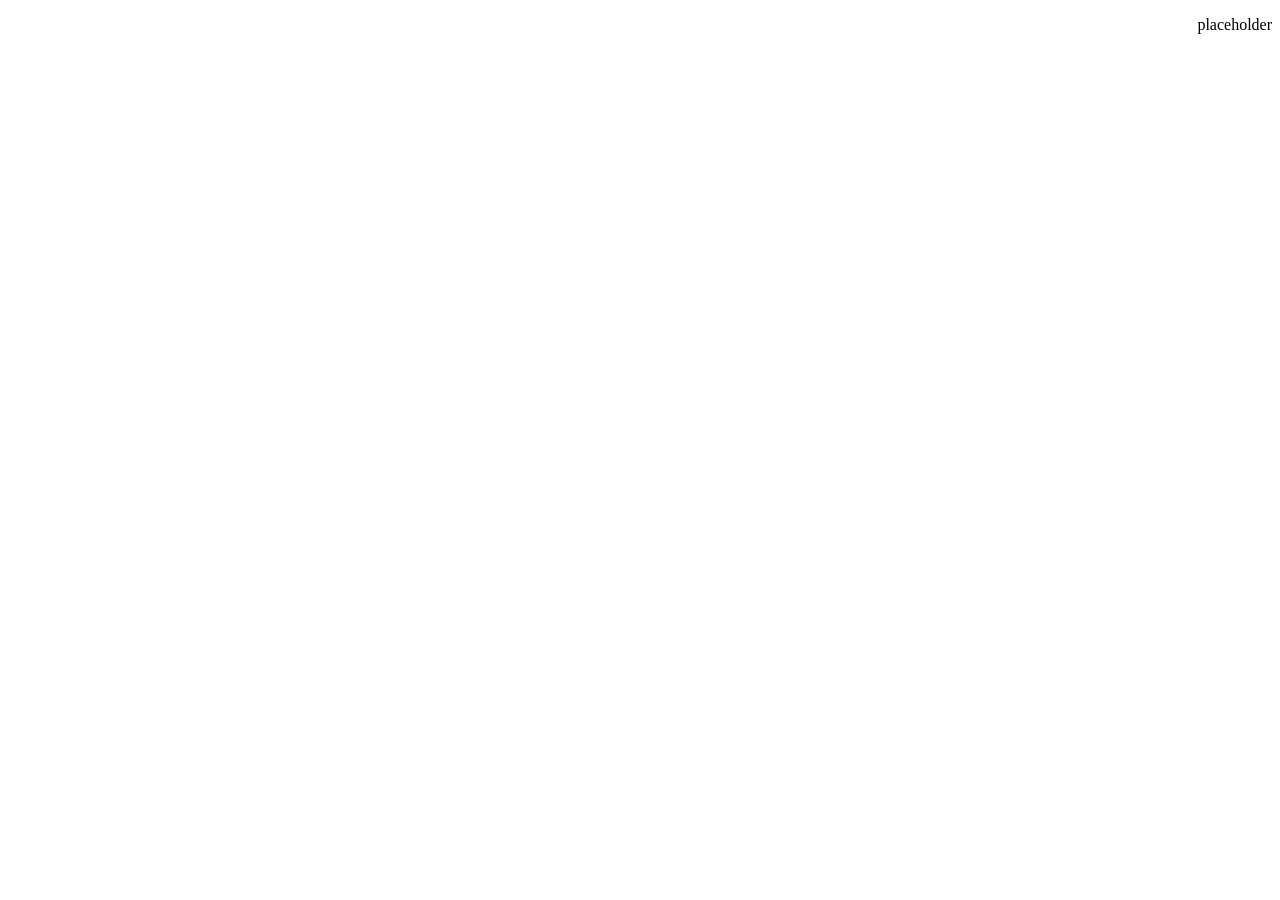
==== index.html @ 55eaaa3b "pages: add light registration homepage" ====
<!doctype html>
<html dir="rtl" lang="ar"><head><meta charset="utf-8"/><meta content="width=device-width,initial-scale=1" name="viewport"/><meta content="#f7fbff" name="theme-color"/><meta content="منصة المسابقة الطلابية الفضائية — الجمعية الفلكية الأردنية" name="description"/><title>منصة المسابقة الطلابية الفضائية — الجمعية الفلكية الأردنية</title><style>REPLACE_ME</style></head><body><p>placeholder</p></body></html>
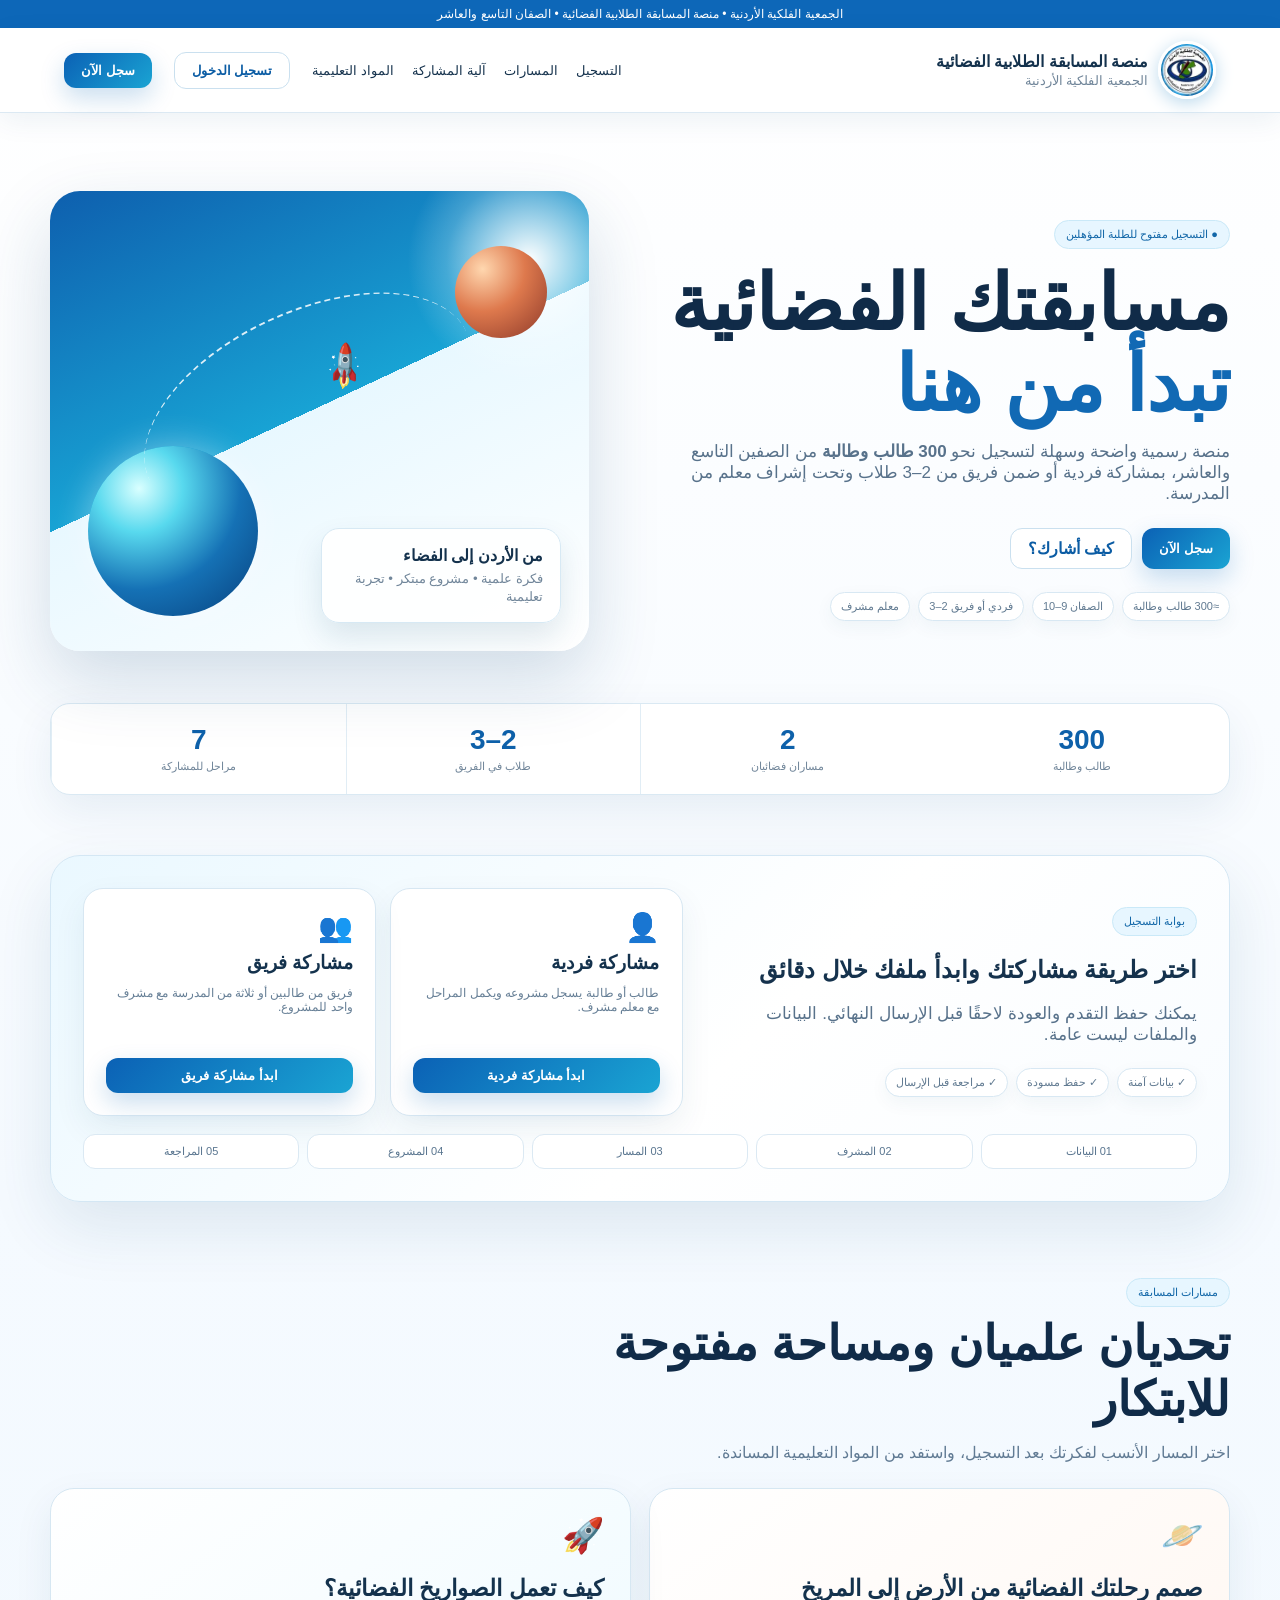
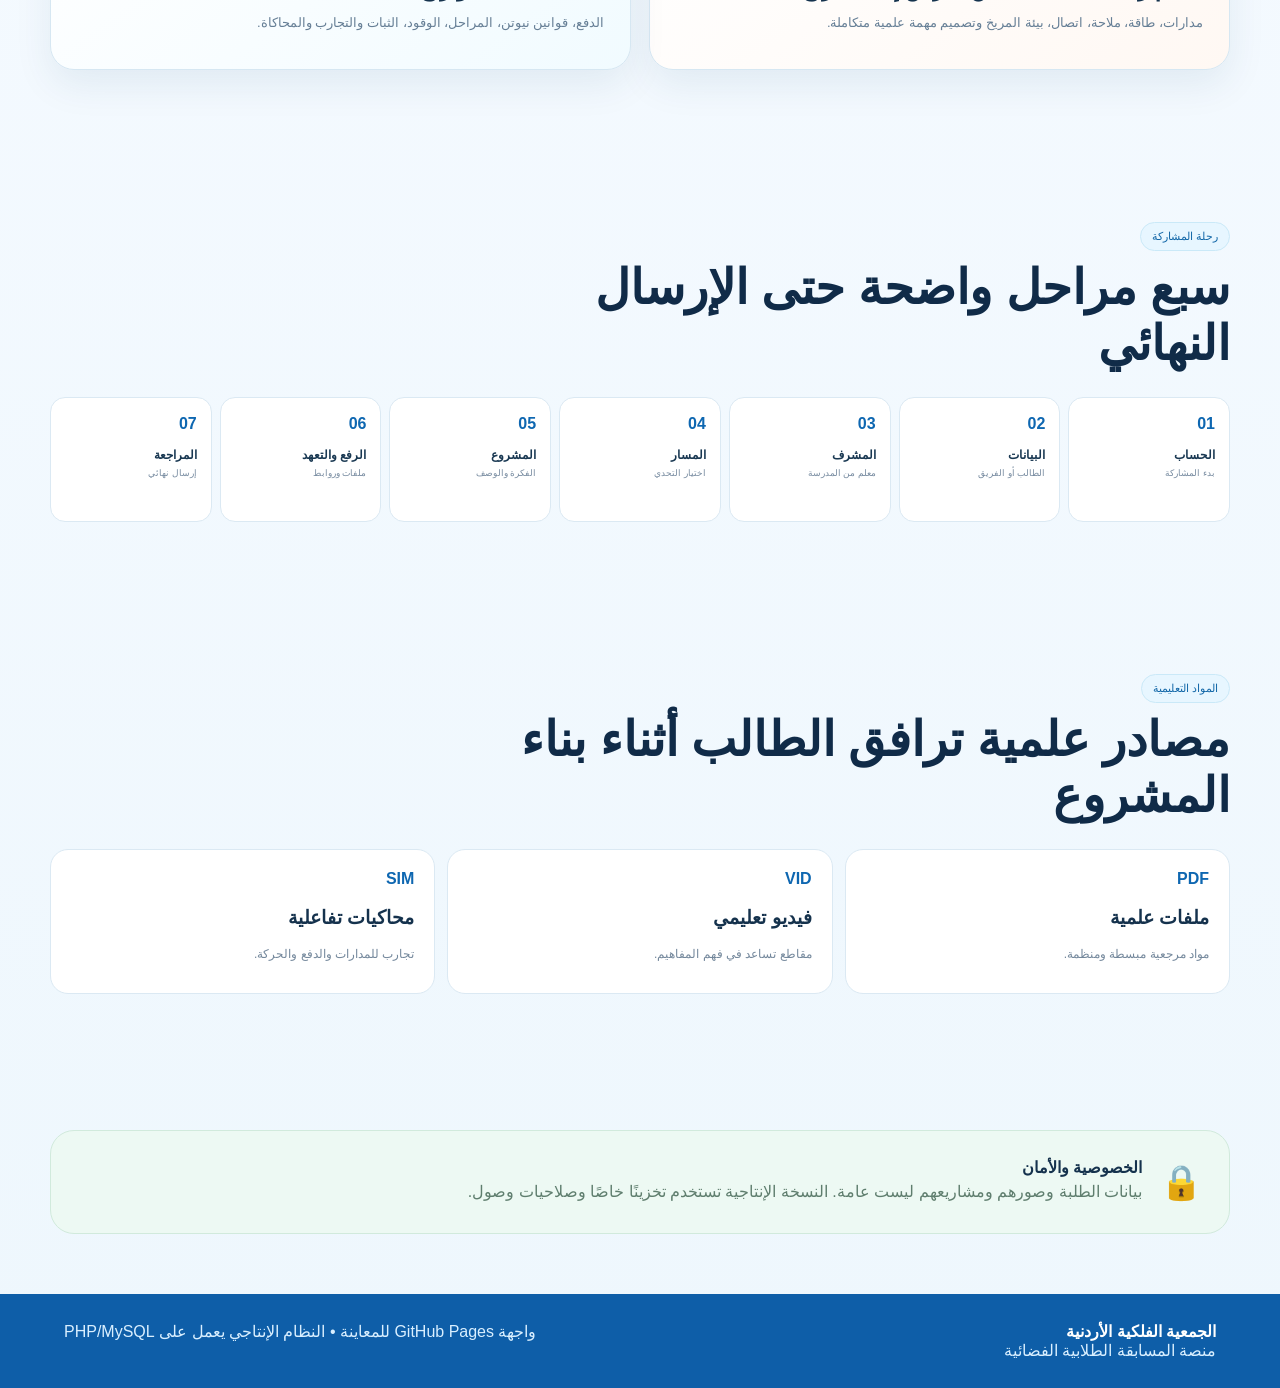
==== commit e7a528fe: "pages: publish light registration experience" ====
--- a/index.html
+++ b/index.html
@@ -1,2 +1,59 @@
 <!doctype html>
-<html dir="rtl" lang="ar"><head><meta charset="utf-8"/><meta content="width=device-width,initial-scale=1" name="viewport"/><meta content="#f7fbff" name="theme-color"/><meta content="منصة المسابقة الطلابية الفضائية — الجمعية الفلكية الأردنية" name="description"/><title>منصة المسابقة الطلابية الفضائية — الجمعية الفلكية الأردنية</title><style>REPLACE_ME</style></head><body><p>placeholder</p></body></html>+<html lang="ar" dir="rtl">
+<head>
+<meta charset="utf-8">
+<meta name="viewport" content="width=device-width,initial-scale=1">
+<meta name="theme-color" content="#f7fbff">
+<meta name="description" content="منصة المسابقة الطلابية الفضائية — الجمعية الفلكية الأردنية">
+<title>منصة المسابقة الطلابية الفضائية — الجمعية الفلكية الأردنية</title>
+<link rel="stylesheet" href="site.css">
+</head>
+<body>
+<div class="top">الجمعية الفلكية الأردنية • منصة المسابقة الطلابية الفضائية • الصفان التاسع والعاشر</div>
+<header class="nav">
+  <a class="brand" href="#top">
+    <img alt="شعار الجمعية الفلكية الأردنية" src="[data-uri]"/>
+    <span><b>منصة المسابقة الطلابية الفضائية</b><small>الجمعية الفلكية الأردنية</small></span>
+  </a>
+  <nav class="navlinks"><a href="#register">التسجيل</a><a href="#tracks">المسارات</a><a href="#journey">آلية المشاركة</a><a href="#resources">المواد التعليمية</a></nav>
+  <button class="btn" data-open>تسجيل الدخول</button>
+  <button class="btn primary" data-open>سجل الآن</button>
+</header>
+<main id="top">
+<section class="hero">
+  <div>
+    <span class="badge">● التسجيل مفتوح للطلبة المؤهلين</span>
+    <h1>مسابقتك الفضائية<br><em>تبدأ من هنا</em></h1>
+    <p class="lead">منصة رسمية واضحة وسهلة لتسجيل نحو <b>300 طالب وطالبة</b> من الصفين التاسع والعاشر، بمشاركة فردية أو ضمن فريق من 2–3 طلاب وتحت إشراف معلم من المدرسة.</p>
+    <div class="actions"><button class="btn primary" data-open>سجل الآن</button><a class="btn" href="#register">كيف أشارك؟</a></div>
+    <div class="facts"><span>≈300 طالب وطالبة</span><span>الصفان 9–10</span><span>فردي أو فريق 2–3</span><span>معلم مشرف</span></div>
+  </div>
+  <div class="visual" aria-hidden="true"><div class="planet"></div><div class="mars"></div><div class="orbit"></div><div class="rocket">🚀</div><div class="visual-card"><b>من الأردن إلى الفضاء</b><small>فكرة علمية • مشروع مبتكر • تجربة تعليمية</small></div></div>
+</section>
+<section class="stats"><article><b>300</b><span>طالب وطالبة</span></article><article><b>2</b><span>مساران فضائيان</span></article><article><b>2–3</b><span>طلاب في الفريق</span></article><article><b>7</b><span>مراحل للمشاركة</span></article></section>
+<section class="register" id="register">
+  <div class="register-grid"><div><span class="badge">بوابة التسجيل</span><h2>اختر طريقة مشاركتك وابدأ ملفك خلال دقائق</h2><p class="lead">يمكنك حفظ التقدم والعودة لاحقًا قبل الإرسال النهائي. البيانات والملفات ليست عامة.</p><div class="facts"><span>✓ بيانات آمنة</span><span>✓ حفظ مسودة</span><span>✓ مراجعة قبل الإرسال</span></div></div>
+  <div class="choices"><article class="choice"><i>👤</i><h3>مشاركة فردية</h3><p>طالب أو طالبة يسجل مشروعه ويكمل المراحل مع معلم مشرف.</p><button class="btn primary" data-open>ابدأ مشاركة فردية</button></article><article class="choice"><i>👥</i><h3>مشاركة فريق</h3><p>فريق من طالبين أو ثلاثة من المدرسة مع مشرف واحد للمشروع.</p><button class="btn primary" data-open>ابدأ مشاركة فريق</button></article></div></div>
+  <div class="steps"><span>01 البيانات</span><span>02 المشرف</span><span>03 المسار</span><span>04 المشروع</span><span>05 المراجعة</span></div>
+</section>
+<section class="section" id="tracks"><div class="sectionhead"><span class="badge">مسارات المسابقة</span><h2>تحديان علميان ومساحة مفتوحة للابتكار</h2><p>اختر المسار الأنسب لفكرتك بعد التسجيل، واستفد من المواد التعليمية المساندة.</p></div><div class="tracks"><article class="track mars"><div class="icon">🪐</div><h3>صمم رحلتك الفضائية من الأرض إلى المريخ</h3><p>مدارات، طاقة، ملاحة، اتصال، بيئة المريخ وتصميم مهمة علمية متكاملة.</p></article><article class="track rocket"><div class="icon">🚀</div><h3>كيف تعمل الصواريخ الفضائية؟</h3><p>الدفع، قوانين نيوتن، المراحل، الوقود، الثبات والتجارب والمحاكاة.</p></article></div></section>
+<section class="section" id="journey"><div class="sectionhead"><span class="badge">رحلة المشاركة</span><h2>سبع مراحل واضحة حتى الإرسال النهائي</h2></div><div class="timeline"><article><b>01</b><strong>الحساب</strong><small>بدء المشاركة</small></article><article><b>02</b><strong>البيانات</strong><small>الطالب أو الفريق</small></article><article><b>03</b><strong>المشرف</strong><small>معلم من المدرسة</small></article><article><b>04</b><strong>المسار</strong><small>اختيار التحدي</small></article><article><b>05</b><strong>المشروع</strong><small>الفكرة والوصف</small></article><article><b>06</b><strong>الرفع والتعهد</strong><small>ملفات وروابط</small></article><article><b>07</b><strong>المراجعة</strong><small>إرسال نهائي</small></article></div></section>
+<section class="section" id="resources"><div class="sectionhead"><span class="badge">المواد التعليمية</span><h2>مصادر علمية ترافق الطالب أثناء بناء المشروع</h2></div><div class="resources"><article><b>PDF</b><h3>ملفات علمية</h3><p>مواد مرجعية مبسطة ومنظمة.</p></article><article><b>VID</b><h3>فيديو تعليمي</h3><p>مقاطع تساعد في فهم المفاهيم.</p></article><article><b>SIM</b><h3>محاكيات تفاعلية</h3><p>تجارب للمدارات والدفع والحركة.</p></article></div></section>
+<section class="secure"><div class="lock">🔒</div><div><b>الخصوصية والأمان</b><p>بيانات الطلبة وصورهم ومشاريعهم ليست عامة. النسخة الإنتاجية تستخدم تخزينًا خاصًا وصلاحيات وصول.</p></div></section>
+</main>
+<div class="modal" id="demo" aria-hidden="true"><div class="shade"></div><div class="panel"><div class="panelhead"><h2>تجربة التسجيل والمنصة</h2><button class="close" id="close">✕</button></div>
+<div class="login" id="loginBox"><div><span class="badge">حسابات تجريبية فقط</span><h2>جرّب الدخول كطالب أو فريق أو إدارة</h2><p class="lead">لا تستخدم بيانات حقيقية في هذه المعاينة.</p><div class="creds"><button class="cred" data-fill="student_demo"><b>طالب</b><code>student_demo</code><code>Demo@2026</code></button><button class="cred" data-fill="team_demo"><b>فريق</b><code>team_demo</code><code>Team@2026</code></button><button class="cred" data-fill="admin_demo"><b>إدارة</b><code>admin_demo</code><code>AdminDemo@2026</code></button></div></div>
+<form class="form" id="loginForm"><h3>تسجيل الدخول التجريبي</h3><label>اسم المستخدم<input id="user" autocomplete="off" placeholder="student_demo"></label><label>كلمة المرور<input id="pass" type="password" placeholder="••••••••"></label><div class="msg" id="msg"></div><button class="btn primary" type="submit">دخول</button></form></div>
+<div class="app" id="appBox"><div class="appbar"><div><span class="badge">Mission Control</span><h2>مرحبًا <span id="who">بالطالب</span></h2></div><button class="btn" id="logout">تسجيل الخروج</button></div><div class="progress"><article class="card"><span>الإنجاز</span><b>72%</b></article><article class="card"><span>نوع المشاركة</span><b>فردية</b></article><article class="card"><span>الملفات</span><b>0</b></article><article class="card"><span>الحالة</span><b>مسودة</b></article></div>
+<div class="wizard"><aside class="side"><button class="active" data-view="profile">البيانات</button><button data-view="supervisor">المشرف</button><button data-view="track">المسار</button><button data-view="project">المشروع</button><button data-view="uploadView">الرفع</button><button data-view="reviewView">المراجعة</button></aside><div>
+<section class="view active" id="profile"><h3>بيانات الطالب</h3><div class="grid2"><label>الاسم الرباعي<input value="سارة أحمد محمود الخطيب"></label><label>الصف<select><option>التاسع</option><option>العاشر</option></select></label><label>البريد الإلكتروني<input value="student@example.com"></label><label>المدينة<input value="عمّان"></label></div></section>
+<section class="view" id="supervisor"><h3>المعلم المشرف</h3><div class="grid2"><label>اسم المعلم<input value="أحمد خالد العزام"></label><label>التخصص<input value="فيزياء"></label><label>المدرسة<input value="مدرسة العلوم النموذجية"></label><label>رقم الهاتف<input value="07xxxxxxxx"></label></div></section>
+<section class="view" id="track"><h3>اختيار المسابقة</h3><div class="choices"><article class="choice"><i>🪐</i><h3>رحلة إلى المريخ</h3><p>تصميم مهمة فضائية متكاملة.</p></article><article class="choice"><i>🚀</i><h3>علوم الصواريخ</h3><p>فهم الدفع والحركة والمراحل.</p></article></div></section>
+<section class="view" id="project"><h3>المشروع</h3><label>عنوان المشروع<input value="مهمة أوريون الطلابية إلى المريخ"></label><label>وصف مختصر<textarea rows="5">نموذج تعليمي لتخطيط رحلة فضائية من الأرض إلى المريخ.</textarea></label></section>
+<section class="view" id="uploadView"><h3>رفع ملفات المشروع</h3><div class="upload"><p>PDF • DOCX • PPTX • JPG • PNG • WEBP • MP4 حتى 3 دقائق</p><input id="upload" type="file" multiple accept=".pdf,.docx,.pptx,.jpg,.jpeg,.png,.webp,.mp4"></div><div class="files" id="files"></div></section>
+<section class="view" id="reviewView"><h3>المراجعة النهائية</h3><div class="review"><article class="card"><span>المشارك</span><b>سارة أحمد الخطيب</b></article><article class="card"><span>المشرف</span><b>أحمد العزام</b></article><article class="card"><span>المسابقة</span><b>رحلة إلى المريخ</b></article><article class="card"><span>الحالة</span><b>جاهز للمراجعة</b></article></div><p><label><input type="checkbox"> أتعهد بصحة البيانات والالتزام بمتطلبات المسابقة.</label></p><button class="btn primary" id="submitDemo">محاكاة الإرسال النهائي</button><p id="submitResult"></p></section>
+</div></div></div></div></div>
+<footer class="foot"><div><b>الجمعية الفلكية الأردنية</b><div>منصة المسابقة الطلابية الفضائية</div></div><div>واجهة GitHub Pages للمعاينة • النظام الإنتاجي يعمل على PHP/MySQL</div></footer>
+<script src="site.js"></script>
+</body>
+</html>
--- a/site.css
+++ b/site.css
@@ -0,0 +1 @@
+*{box-sizing:border-box}html{scroll-behavior:smooth}body{margin:0;font-family:"Janna LT Bold","Janna LT",Tahoma,Arial,sans-serif;color:#15324d;background:linear-gradient(#fff,#f5faff 40%,#eef7fd)}a{text-decoration:none;color:inherit}.top{background:#0d67b8;color:#fff;text-align:center;padding:7px 16px;font-size:12px}.nav{position:sticky;top:0;z-index:10;display:flex;align-items:center;gap:22px;padding:13px max(5vw,20px);background:rgba(255,255,255,.94);border-bottom:1px solid #dce9f3;box-shadow:0 8px 28px rgba(17,75,119,.07)}.brand{display:flex;align-items:center;gap:10px;margin-left:auto}.brand img{width:58px;height:58px;border-radius:50%;object-fit:cover;border:3px solid #fff;box-shadow:0 4px 18px #b9d8ec}.brand b{display:block;color:#14324d}.brand small{color:#71869a}.navlinks{display:flex;gap:18px;font-size:13px}.navlinks a:hover{color:#0d67b8}.btn{border:1px solid #cae0ef;background:#fff;color:#0b5ca4;padding:10px 17px;border-radius:12px;font-weight:800;cursor:pointer;font-family:inherit}.btn.primary{color:#fff;border:0;background:linear-gradient(135deg,#0b61b5,#1aa4d3);box-shadow:0 10px 25px rgba(14,104,183,.22)}main{width:min(1180px,calc(100% - 30px));margin:auto}.hero{min-height:590px;display:grid;grid-template-columns:1fr .9fr;gap:42px;align-items:center;padding:55px 0 30px}.badge{display:inline-flex;background:#e7f6ff;color:#1267a8;border:1px solid #cae9f8;padding:7px 11px;border-radius:999px;font-size:11px}.hero h1{font-size:clamp(2.7rem,6vw,5rem);line-height:1.05;margin:14px 0;color:#102b48}.hero h1 em{font-style:normal;color:#1169b4}.lead{font-size:17px;color:#58728b;max-width:720px}.actions{display:flex;gap:10px;flex-wrap:wrap;margin-top:24px}.facts{display:flex;gap:8px;flex-wrap:wrap;margin-top:23px}.facts span{background:#fff;border:1px solid #d8e8f3;border-radius:999px;padding:7px 10px;color:#617a91;font-size:11px;box-shadow:0 6px 18px rgba(20,70,105,.05)}.visual{position:relative;min-height:460px;border-radius:30px;overflow:hidden;background:linear-gradient(155deg,#0e5fae 0%,#18a3d4 48%,#e8f8ff 48%,#fff 100%);box-shadow:0 28px 70px rgba(20,74,114,.18)}.visual:before{content:"";position:absolute;width:260px;height:260px;border-radius:50%;right:-70px;top:-60px;background:radial-gradient(circle,#fff,rgba(255,255,255,.2) 45%,transparent 66%)}.visual .planet{position:absolute;width:170px;height:170px;border-radius:50%;left:38px;bottom:35px;background:radial-gradient(circle at 30% 25%,#d9ffff,#58d9ee 25%,#1571b5 58%,#073f7b);box-shadow:0 0 35px rgba(255,255,255,.4)}.visual .mars{position:absolute;width:92px;height:92px;border-radius:50%;right:42px;top:55px;background:radial-gradient(circle at 30% 25%,#ffd7af,#de794d 45%,#8c3829)}.visual .orbit{position:absolute;width:350px;height:190px;left:83px;top:120px;border-top:2px dashed rgba(255,255,255,.85);border-radius:50%;transform:rotate(-25deg)}.visual .rocket{position:absolute;left:51%;top:34%;font-size:32px;transform:rotate(-42deg)}.visual-card{position:absolute;right:28px;bottom:28px;width:240px;background:rgba(255,255,255,.92);border:1px solid #d7e9f4;border-radius:18px;padding:17px;box-shadow:0 15px 30px rgba(13,70,108,.12)}.visual-card b{display:block;color:#14324d;margin-bottom:4px}.visual-card small{color:#71869a}.stats{display:grid;grid-template-columns:repeat(4,1fr);background:#fff;border:1px solid #dae9f3;border-radius:20px;overflow:hidden;box-shadow:0 16px 44px rgba(19,70,109,.08)}.stats article{padding:20px;text-align:center;border-left:1px solid #e1edf5}.stats article:first-child{border-left:0}.stats b{display:block;font-size:28px;color:#0e61aa}.stats span{font-size:11px;color:#71869a}.section{padding:76px 0}.section h2{font-size:clamp(2rem,4vw,3rem);margin:8px 0;color:#102b48}.sectionhead{max-width:760px;margin-bottom:26px}.sectionhead p{color:#617b94}.register{margin-top:60px;padding:32px;border:1px solid #d4e7f4;border-radius:30px;background:linear-gradient(135deg,#eaf8ff,#fff 58%,#f8fcff);box-shadow:0 24px 65px rgba(20,74,112,.11)}.register-grid{display:grid;grid-template-columns:.9fr 1.1fr;gap:24px;align-items:center}.choices{display:grid;grid-template-columns:1fr 1fr;gap:14px}.choice{background:#fff;border:1px solid #d7e7f2;border-radius:20px;padding:22px;box-shadow:0 13px 32px rgba(17,66,101,.07)}.choice i{font-style:normal;font-size:28px}.choice h3{margin:8px 0 5px;color:#14324d}.choice p{font-size:12px;color:#667f96;min-height:60px}.choice .btn{width:100%}.steps{display:grid;grid-template-columns:repeat(5,1fr);gap:8px;margin-top:18px}.steps span{padding:10px;border-radius:12px;background:#fff;border:1px solid #dbe9f3;text-align:center;color:#59758f;font-size:11px}.tracks{display:grid;grid-template-columns:1fr 1fr;gap:18px}.track{padding:26px;border-radius:24px;border:1px solid #d6e7f2;background:#fff;box-shadow:0 15px 38px rgba(18,67,102,.08)}.track.mars{background:linear-gradient(145deg,#fff,#fff8f3)}.track.rocket{background:linear-gradient(145deg,#fff,#f1fbff)}.track .icon{font-size:34px}.track h3{font-size:23px;margin:20px 0 7px;color:#14324d}.track p{color:#667f96;font-size:13px}.timeline{display:grid;grid-template-columns:repeat(7,1fr);gap:8px}.timeline article{padding:14px;border:1px solid #dbe9f3;border-radius:15px;background:#fff;min-height:125px}.timeline b{display:block;color:#0e67b1;margin:3px 0 15px}.timeline strong{display:block;font-size:12px;color:#193852}.timeline small{color:#778ba0;font-size:9px}.resources{display:grid;grid-template-columns:repeat(3,1fr);gap:12px}.resources article{padding:20px;border:1px solid #dbe9f3;border-radius:18px;background:#fff}.resources b{color:#0e67b1}.resources p{color:#74889c;font-size:12px}.secure{margin:60px 0;padding:27px;border-radius:24px;background:#edf9f3;border:1px solid #d1eadc;display:flex;gap:18px;align-items:center}.secure .lock{font-size:34px}.secure p{color:#5f7e6e;margin:5px 0}.modal{position:fixed;inset:0;display:none;z-index:50}.modal.open{display:block}.shade{position:absolute;inset:0;background:rgba(13,48,74,.45);backdrop-filter:blur(8px)}.panel{position:relative;width:min(1050px,calc(100% - 24px));height:min(760px,calc(100vh - 30px));margin:15px auto;background:#f8fcff;border-radius:25px;overflow:auto;box-shadow:0 35px 100px rgba(6,43,71,.35)}.panelhead{position:sticky;top:0;z-index:3;display:flex;justify-content:space-between;align-items:center;padding:16px 20px;background:#fff;border-bottom:1px solid #dce9f3}.panelhead h2{margin:0;color:#14324d}.close{border:1px solid #d5e5f0;background:#fff;border-radius:10px;width:38px;height:38px;cursor:pointer}.login{display:grid;grid-template-columns:1fr .85fr;gap:28px;padding:28px}.creds{display:grid;grid-template-columns:repeat(3,1fr);gap:10px;margin-top:18px}.cred{padding:15px;border:1px solid #d7e7f1;border-radius:16px;background:#fff;cursor:pointer}.cred b{display:block;color:#153650}.cred code{display:block;direction:ltr;text-align:left;background:#f2f7fb;padding:5px;border-radius:7px;margin-top:7px;font-size:10px}.form{background:#fff;border:1px solid #d7e7f1;border-radius:20px;padding:23px}.form label{display:grid;gap:6px;margin:12px 0;color:#4d6880;font-size:12px}.form input,.form select,.form textarea{padding:11px;border:1px solid #cbddea;border-radius:10px;font:inherit;background:#fff}.msg{min-height:24px;color:#b04d47;font-size:11px}.app{display:none;padding:26px}.app.open{display:block}.appbar{display:flex;justify-content:space-between;align-items:center;gap:12px;margin-bottom:20px}.progress{display:grid;grid-template-columns:repeat(4,1fr);gap:10px}.card{padding:17px;border:1px solid #d7e7f1;border-radius:16px;background:#fff}.card span{color:#70879b;font-size:10px}.card b{display:block;color:#14324d;font-size:20px;margin-top:4px}.wizard{display:grid;grid-template-columns:220px 1fr;gap:16px;margin-top:18px}.side{display:grid;gap:6px}.side button{border:0;background:#fff;border:1px solid #dbe8f1;border-radius:10px;padding:10px;text-align:right;font-family:inherit;color:#5d7890;cursor:pointer}.side button.active{background:#e8f6ff;color:#0f65ae;border-color:#bfe0f1}.view{display:none;background:#fff;border:1px solid #d8e7f1;border-radius:18px;padding:22px}.view.active{display:block}.view h3{margin-top:0}.grid2{display:grid;grid-template-columns:1fr 1fr;gap:10px}.upload{border:2px dashed #b8d9eb;background:#f2faff;border-radius:16px;padding:24px;text-align:center}.files{margin-top:10px;display:grid;gap:7px}.file{padding:8px 10px;background:#f5f9fc;border-radius:9px;font-size:11px;color:#4e6b84}.review{display:grid;grid-template-columns:repeat(2,1fr);gap:10px}.review .card{min-height:90px}.foot{background:#0e5ea8;color:#d9efff;padding:28px max(5vw,20px);display:flex;justify-content:space-between;gap:20px}.foot b{color:#fff}@media(max-width:900px){.hero,.register-grid,.login,.wizard{grid-template-columns:1fr}.navlinks{display:none}.stats{grid-template-columns:1fr 1fr}.choices{grid-template-columns:1fr 1fr}.timeline{grid-template-columns:repeat(2,1fr)}.resources{grid-template-columns:1fr 1fr}.creds{grid-template-columns:1fr 1fr}.progress{grid-template-columns:1fr 1fr}.side{grid-template-columns:repeat(3,1fr)}}@media(max-width:600px){.nav{padding:10px 15px}.brand img{width:48px;height:48px}.hero{padding-top:35px}.visual{min-height:330px}.stats,.choices,.resources,.creds,.progress,.grid2,.review{grid-template-columns:1fr}.steps{grid-template-columns:1fr 1fr}.timeline{grid-template-columns:1fr}.panel{width:100%;height:100vh;margin:0;border-radius:0}.side{grid-template-columns:1fr 1fr}.foot{flex-direction:column}}
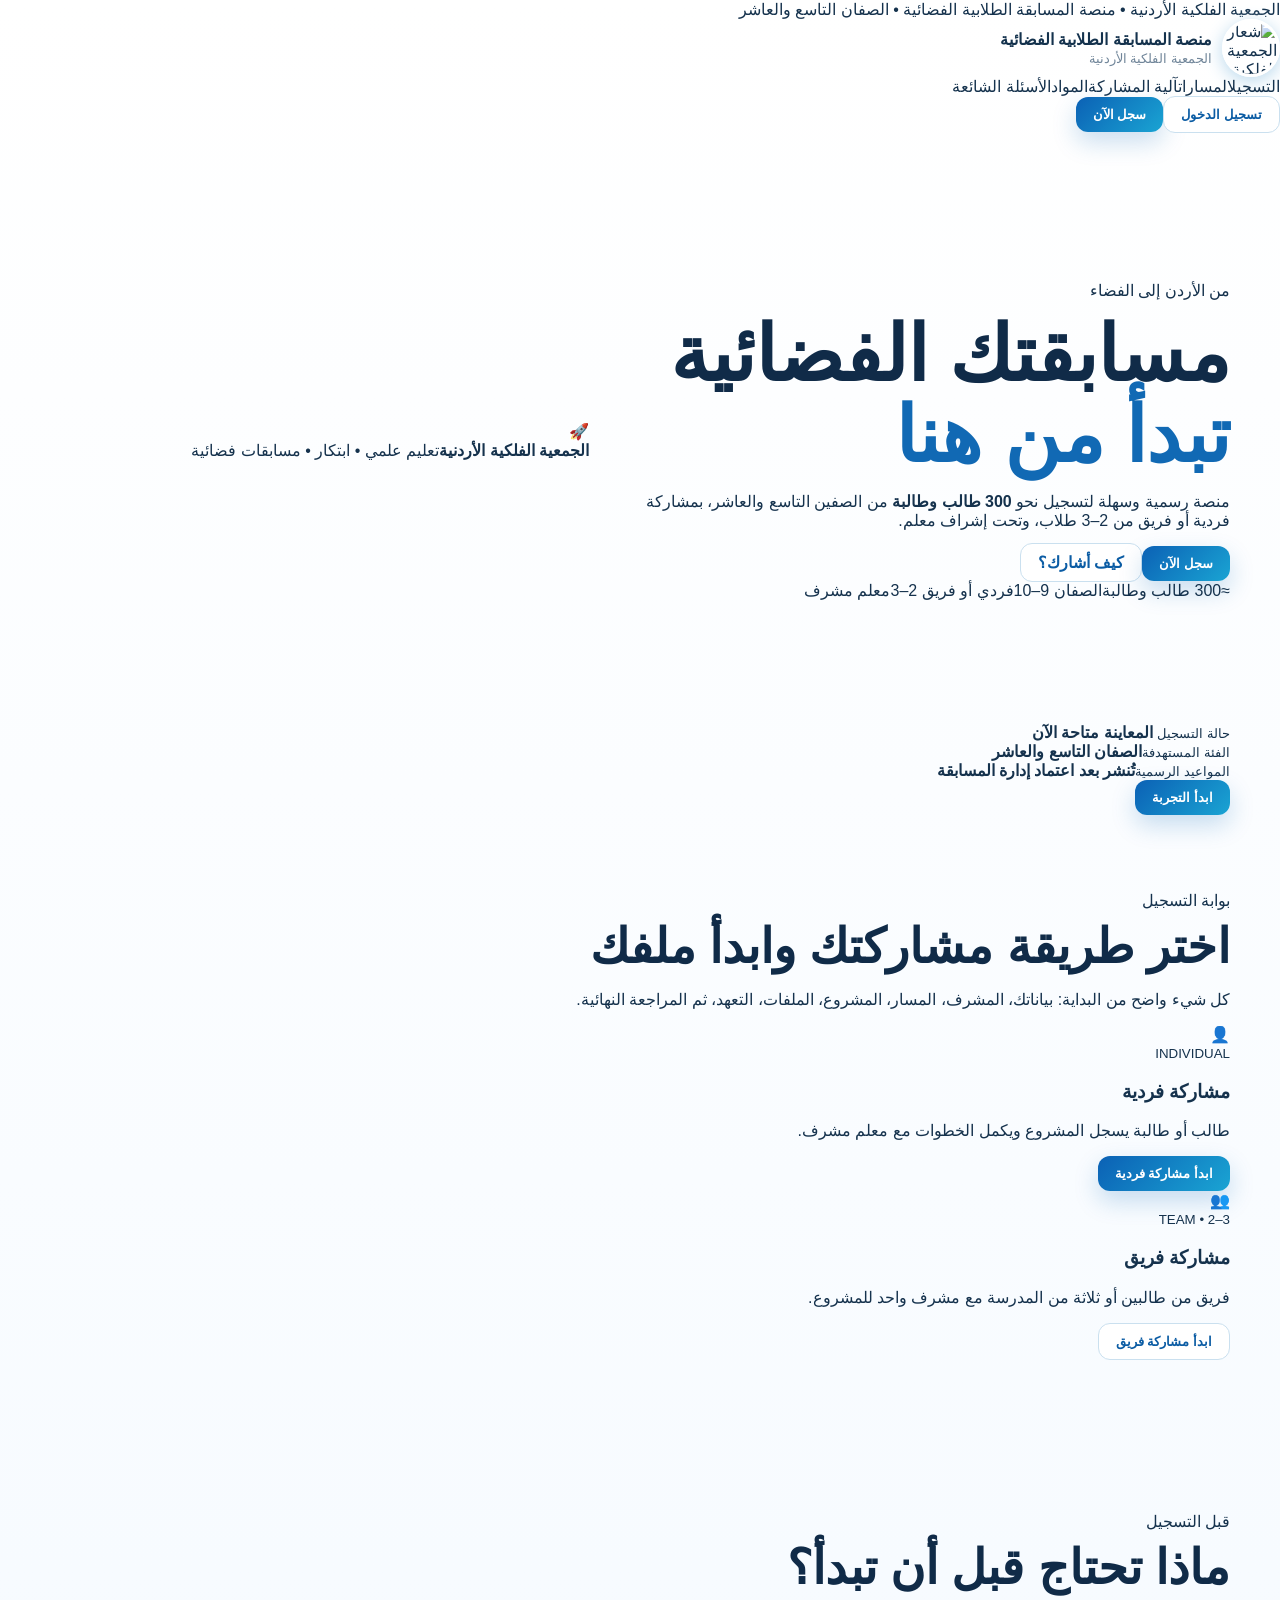
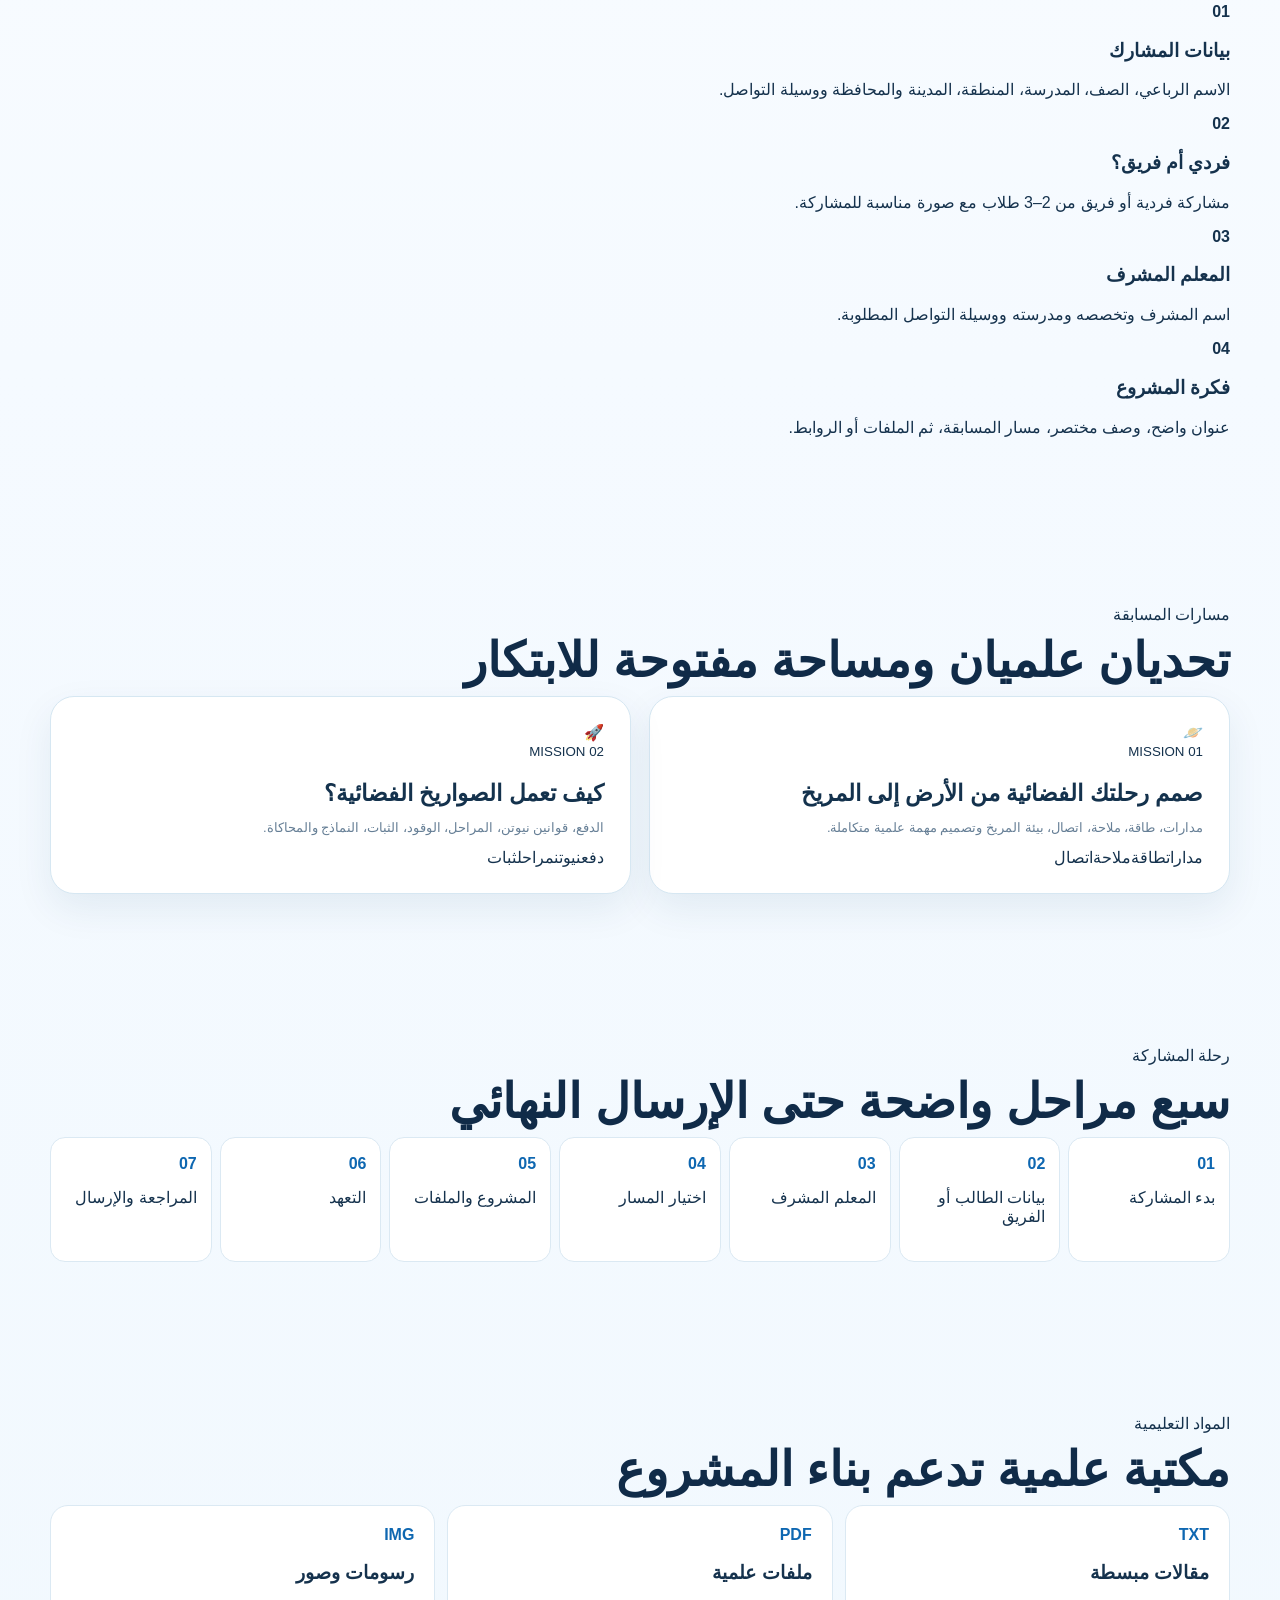
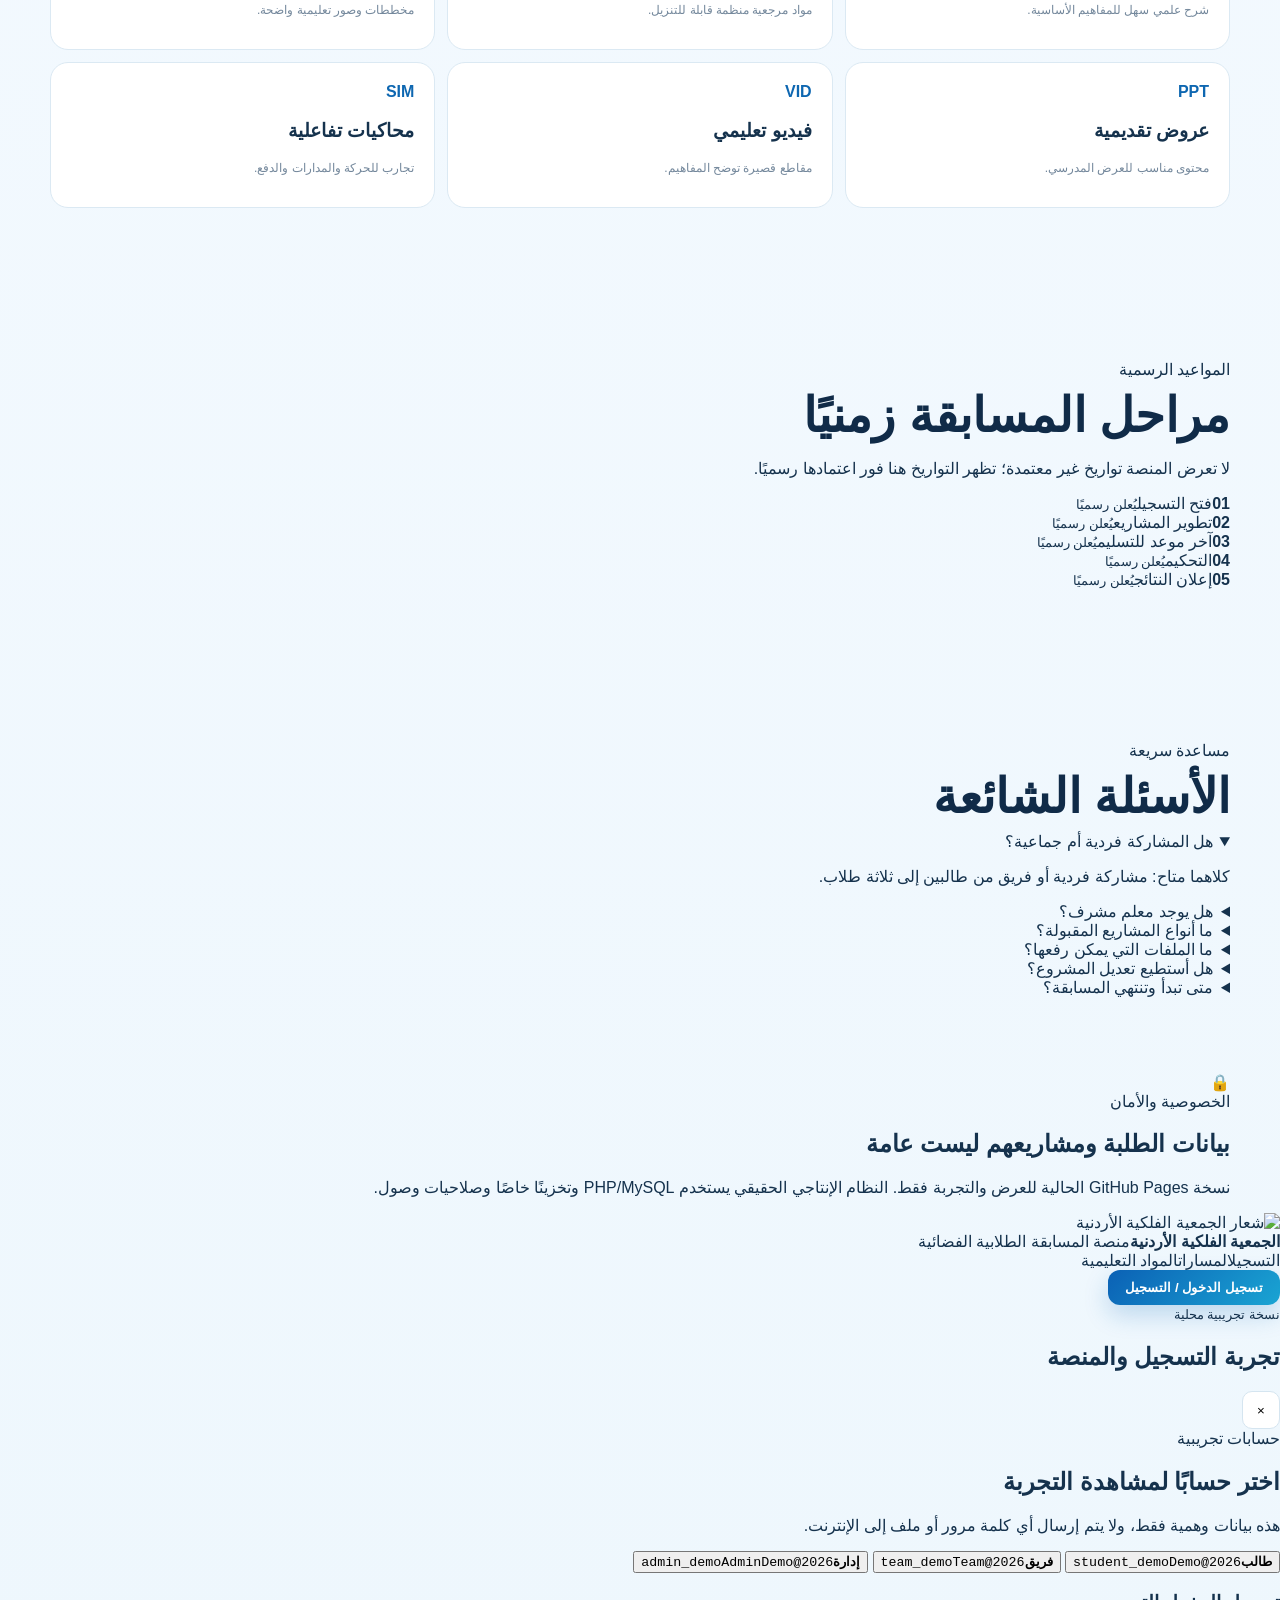
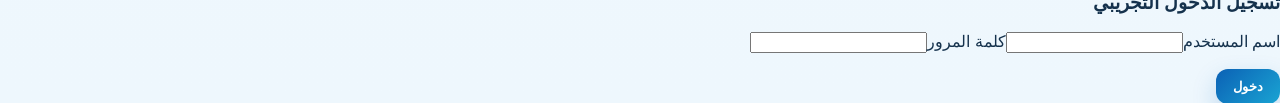
==== commit ba4f3f80: "pages: finalize premium institutional homepage" ====
--- a/index.html
+++ b/index.html
@@ -8,52 +8,134 @@
 <title>منصة المسابقة الطلابية الفضائية — الجمعية الفلكية الأردنية</title>
 <link rel="stylesheet" href="site.css">
 </head>
-<body>
-<div class="top">الجمعية الفلكية الأردنية • منصة المسابقة الطلابية الفضائية • الصفان التاسع والعاشر</div>
-<header class="nav">
+<body class="light-site">
+<div class="announcement">الجمعية الفلكية الأردنية • منصة المسابقة الطلابية الفضائية • الصفان التاسع والعاشر</div>
+<header class="site-header">
   <a class="brand" href="#top">
-    <img alt="شعار الجمعية الفلكية الأردنية" src="[data-uri]"/>
+    <img src="https://raw.githubusercontent.com/omaralbaz9/Space-Week-Student-Platform/v2-foundation-public/docs/preview/assets/jas-logo.png" alt="شعار الجمعية الفلكية الأردنية">
     <span><b>منصة المسابقة الطلابية الفضائية</b><small>الجمعية الفلكية الأردنية</small></span>
   </a>
-  <nav class="navlinks"><a href="#register">التسجيل</a><a href="#tracks">المسارات</a><a href="#journey">آلية المشاركة</a><a href="#resources">المواد التعليمية</a></nav>
-  <button class="btn" data-open>تسجيل الدخول</button>
-  <button class="btn primary" data-open>سجل الآن</button>
+  <nav>
+    <a href="#register">التسجيل</a><a href="#tracks">المسارات</a><a href="#steps">آلية المشاركة</a><a href="#resources">المواد</a><a href="#faq">الأسئلة الشائعة</a>
+  </nav>
+  <div class="header-actions"><button class="btn ghost" data-open-demo>تسجيل الدخول</button><button class="btn primary" data-open-demo>سجل الآن</button></div>
 </header>
+
 <main id="top">
 <section class="hero">
-  <div>
-    <span class="badge">● التسجيل مفتوح للطلبة المؤهلين</span>
+  <div class="hero-copy">
+    <span class="eyebrow">من الأردن إلى الفضاء</span>
     <h1>مسابقتك الفضائية<br><em>تبدأ من هنا</em></h1>
-    <p class="lead">منصة رسمية واضحة وسهلة لتسجيل نحو <b>300 طالب وطالبة</b> من الصفين التاسع والعاشر، بمشاركة فردية أو ضمن فريق من 2–3 طلاب وتحت إشراف معلم من المدرسة.</p>
-    <div class="actions"><button class="btn primary" data-open>سجل الآن</button><a class="btn" href="#register">كيف أشارك؟</a></div>
-    <div class="facts"><span>≈300 طالب وطالبة</span><span>الصفان 9–10</span><span>فردي أو فريق 2–3</span><span>معلم مشرف</span></div>
+    <p>منصة رسمية وسهلة لتسجيل نحو <b>300 طالب وطالبة</b> من الصفين التاسع والعاشر، بمشاركة فردية أو فريق من 2–3 طلاب، وتحت إشراف معلم.</p>
+    <div class="hero-actions"><button class="btn primary big" data-open-demo>سجل الآن</button><a class="btn big" href="#register">كيف أشارك؟</a></div>
+    <div class="chips"><span>≈300 طالب وطالبة</span><span>الصفان 9–10</span><span>فردي أو فريق 2–3</span><span>معلم مشرف</span></div>
   </div>
-  <div class="visual" aria-hidden="true"><div class="planet"></div><div class="mars"></div><div class="orbit"></div><div class="rocket">🚀</div><div class="visual-card"><b>من الأردن إلى الفضاء</b><small>فكرة علمية • مشروع مبتكر • تجربة تعليمية</small></div></div>
+  <div class="hero-art" aria-hidden="true">
+    <div class="sun-glow"></div><div class="earth"></div><div class="mars"></div><div class="orbit"></div><div class="rocket">🚀</div>
+    <div class="hero-card"><b>الجمعية الفلكية الأردنية</b><span>تعليم علمي • ابتكار • مسابقات فضائية</span></div>
+  </div>
 </section>
-<section class="stats"><article><b>300</b><span>طالب وطالبة</span></article><article><b>2</b><span>مساران فضائيان</span></article><article><b>2–3</b><span>طلاب في الفريق</span></article><article><b>7</b><span>مراحل للمشاركة</span></article></section>
-<section class="register" id="register">
-  <div class="register-grid"><div><span class="badge">بوابة التسجيل</span><h2>اختر طريقة مشاركتك وابدأ ملفك خلال دقائق</h2><p class="lead">يمكنك حفظ التقدم والعودة لاحقًا قبل الإرسال النهائي. البيانات والملفات ليست عامة.</p><div class="facts"><span>✓ بيانات آمنة</span><span>✓ حفظ مسودة</span><span>✓ مراجعة قبل الإرسال</span></div></div>
-  <div class="choices"><article class="choice"><i>👤</i><h3>مشاركة فردية</h3><p>طالب أو طالبة يسجل مشروعه ويكمل المراحل مع معلم مشرف.</p><button class="btn primary" data-open>ابدأ مشاركة فردية</button></article><article class="choice"><i>👥</i><h3>مشاركة فريق</h3><p>فريق من طالبين أو ثلاثة من المدرسة مع مشرف واحد للمشروع.</p><button class="btn primary" data-open>ابدأ مشاركة فريق</button></article></div></div>
-  <div class="steps"><span>01 البيانات</span><span>02 المشرف</span><span>03 المسار</span><span>04 المشروع</span><span>05 المراجعة</span></div>
+
+<section class="status-row">
+  <article><small>حالة التسجيل</small><b><i></i> المعاينة متاحة الآن</b></article>
+  <article><small>الفئة المستهدفة</small><b>الصفان التاسع والعاشر</b></article>
+  <article><small>المواعيد الرسمية</small><b>تُنشر بعد اعتماد إدارة المسابقة</b></article>
+  <button class="btn primary" data-open-demo>ابدأ التجربة</button>
 </section>
-<section class="section" id="tracks"><div class="sectionhead"><span class="badge">مسارات المسابقة</span><h2>تحديان علميان ومساحة مفتوحة للابتكار</h2><p>اختر المسار الأنسب لفكرتك بعد التسجيل، واستفد من المواد التعليمية المساندة.</p></div><div class="tracks"><article class="track mars"><div class="icon">🪐</div><h3>صمم رحلتك الفضائية من الأرض إلى المريخ</h3><p>مدارات، طاقة، ملاحة، اتصال، بيئة المريخ وتصميم مهمة علمية متكاملة.</p></article><article class="track rocket"><div class="icon">🚀</div><h3>كيف تعمل الصواريخ الفضائية؟</h3><p>الدفع، قوانين نيوتن، المراحل، الوقود، الثبات والتجارب والمحاكاة.</p></article></div></section>
-<section class="section" id="journey"><div class="sectionhead"><span class="badge">رحلة المشاركة</span><h2>سبع مراحل واضحة حتى الإرسال النهائي</h2></div><div class="timeline"><article><b>01</b><strong>الحساب</strong><small>بدء المشاركة</small></article><article><b>02</b><strong>البيانات</strong><small>الطالب أو الفريق</small></article><article><b>03</b><strong>المشرف</strong><small>معلم من المدرسة</small></article><article><b>04</b><strong>المسار</strong><small>اختيار التحدي</small></article><article><b>05</b><strong>المشروع</strong><small>الفكرة والوصف</small></article><article><b>06</b><strong>الرفع والتعهد</strong><small>ملفات وروابط</small></article><article><b>07</b><strong>المراجعة</strong><small>إرسال نهائي</small></article></div></section>
-<section class="section" id="resources"><div class="sectionhead"><span class="badge">المواد التعليمية</span><h2>مصادر علمية ترافق الطالب أثناء بناء المشروع</h2></div><div class="resources"><article><b>PDF</b><h3>ملفات علمية</h3><p>مواد مرجعية مبسطة ومنظمة.</p></article><article><b>VID</b><h3>فيديو تعليمي</h3><p>مقاطع تساعد في فهم المفاهيم.</p></article><article><b>SIM</b><h3>محاكيات تفاعلية</h3><p>تجارب للمدارات والدفع والحركة.</p></article></div></section>
-<section class="secure"><div class="lock">🔒</div><div><b>الخصوصية والأمان</b><p>بيانات الطلبة وصورهم ومشاريعهم ليست عامة. النسخة الإنتاجية تستخدم تخزينًا خاصًا وصلاحيات وصول.</p></div></section>
+
+<section class="section registration" id="register">
+  <div class="section-head"><span>بوابة التسجيل</span><h2>اختر طريقة مشاركتك وابدأ ملفك</h2><p>كل شيء واضح من البداية: بياناتك، المشرف، المسار، المشروع، الملفات، التعهد، ثم المراجعة النهائية.</p></div>
+  <div class="participation-cards">
+    <article><div class="icon">👤</div><small>INDIVIDUAL</small><h3>مشاركة فردية</h3><p>طالب أو طالبة يسجل المشروع ويكمل الخطوات مع معلم مشرف.</p><button class="btn primary" data-open-demo>ابدأ مشاركة فردية</button></article>
+    <article><div class="icon">👥</div><small>TEAM • 2–3</small><h3>مشاركة فريق</h3><p>فريق من طالبين أو ثلاثة من المدرسة مع مشرف واحد للمشروع.</p><button class="btn teal" data-open-demo>ابدأ مشاركة فريق</button></article>
+  </div>
+</section>
+
+<section class="section prerequisites">
+  <div class="section-head"><span>قبل التسجيل</span><h2>ماذا تحتاج قبل أن تبدأ؟</h2></div>
+  <div class="mini-grid">
+    <article><b>01</b><h3>بيانات المشارك</h3><p>الاسم الرباعي، الصف، المدرسة، المنطقة، المدينة والمحافظة ووسيلة التواصل.</p></article>
+    <article><b>02</b><h3>فردي أم فريق؟</h3><p>مشاركة فردية أو فريق من 2–3 طلاب مع صورة مناسبة للمشاركة.</p></article>
+    <article><b>03</b><h3>المعلم المشرف</h3><p>اسم المشرف وتخصصه ومدرسته ووسيلة التواصل المطلوبة.</p></article>
+    <article><b>04</b><h3>فكرة المشروع</h3><p>عنوان واضح، وصف مختصر، مسار المسابقة، ثم الملفات أو الروابط.</p></article>
+  </div>
+</section>
+
+<section class="section" id="tracks">
+  <div class="section-head"><span>مسارات المسابقة</span><h2>تحديان علميان ومساحة مفتوحة للابتكار</h2></div>
+  <div class="tracks">
+    <article class="track mars-track"><div class="track-visual">🪐</div><small>MISSION 01</small><h3>صمم رحلتك الفضائية من الأرض إلى المريخ</h3><p>مدارات، طاقة، ملاحة، اتصال، بيئة المريخ وتصميم مهمة علمية متكاملة.</p><div class="tags"><span>مدارات</span><span>طاقة</span><span>ملاحة</span><span>اتصال</span></div></article>
+    <article class="track rocket-track"><div class="track-visual">🚀</div><small>MISSION 02</small><h3>كيف تعمل الصواريخ الفضائية؟</h3><p>الدفع، قوانين نيوتن، المراحل، الوقود، الثبات، النماذج والمحاكاة.</p><div class="tags"><span>دفع</span><span>نيوتن</span><span>مراحل</span><span>ثبات</span></div></article>
+  </div>
+</section>
+
+<section class="section" id="steps">
+  <div class="section-head"><span>رحلة المشاركة</span><h2>سبع مراحل واضحة حتى الإرسال النهائي</h2></div>
+  <div class="timeline">
+    <article><b>01</b><span>بدء المشاركة</span></article><article><b>02</b><span>بيانات الطالب أو الفريق</span></article><article><b>03</b><span>المعلم المشرف</span></article><article><b>04</b><span>اختيار المسار</span></article><article><b>05</b><span>المشروع والملفات</span></article><article><b>06</b><span>التعهد</span></article><article><b>07</b><span>المراجعة والإرسال</span></article>
+  </div>
+</section>
+
+<section class="section" id="resources">
+  <div class="section-head"><span>المواد التعليمية</span><h2>مكتبة علمية تدعم بناء المشروع</h2></div>
+  <div class="resources">
+    <article><b>TXT</b><h3>مقالات مبسطة</h3><p>شرح علمي سهل للمفاهيم الأساسية.</p></article><article><b>PDF</b><h3>ملفات علمية</h3><p>مواد مرجعية منظمة قابلة للتنزيل.</p></article><article><b>IMG</b><h3>رسومات وصور</h3><p>مخططات وصور تعليمية واضحة.</p></article><article><b>PPT</b><h3>عروض تقديمية</h3><p>محتوى مناسب للعرض المدرسي.</p></article><article><b>VID</b><h3>فيديو تعليمي</h3><p>مقاطع قصيرة توضح المفاهيم.</p></article><article><b>SIM</b><h3>محاكيات تفاعلية</h3><p>تجارب للحركة والمدارات والدفع.</p></article>
+  </div>
+</section>
+
+<section class="section schedule">
+  <div class="section-head"><span>المواعيد الرسمية</span><h2>مراحل المسابقة زمنيًا</h2><p>لا تعرض المنصة تواريخ غير معتمدة؛ تظهر التواريخ هنا فور اعتمادها رسميًا.</p></div>
+  <div class="schedule-grid"><article><b>01</b><span>فتح التسجيل</span><small>يُعلن رسميًا</small></article><article><b>02</b><span>تطوير المشاريع</span><small>يُعلن رسميًا</small></article><article><b>03</b><span>آخر موعد للتسليم</span><small>يُعلن رسميًا</small></article><article><b>04</b><span>التحكيم</span><small>يُعلن رسميًا</small></article><article><b>05</b><span>إعلان النتائج</span><small>يُعلن رسميًا</small></article></div>
+</section>
+
+<section class="section" id="faq">
+  <div class="section-head"><span>مساعدة سريعة</span><h2>الأسئلة الشائعة</h2></div>
+  <div class="faq-grid">
+    <details open><summary>هل المشاركة فردية أم جماعية؟</summary><p>كلاهما متاح: مشاركة فردية أو فريق من طالبين إلى ثلاثة طلاب.</p></details>
+    <details><summary>هل يوجد معلم مشرف؟</summary><p>نعم، يُسجل معلم مشرف للمشارك أو الفريق وفق تعليمات المسابقة.</p></details>
+    <details><summary>ما أنواع المشاريع المقبولة؟</summary><p>بحث، تصميم، تجربة، نموذج، محاكاة، تطبيق، فيديو، عرض تقديمي أو مزيج بينها.</p></details>
+    <details><summary>ما الملفات التي يمكن رفعها؟</summary><p>PDF وDOCX وPPTX والصور وWEBP وMP4، إضافة إلى الروابط الإلكترونية.</p></details>
+    <details><summary>هل أستطيع تعديل المشروع؟</summary><p>نعم أثناء المسودة، وقبل الإرسال النهائي تظهر صفحة مراجعة كاملة.</p></details>
+    <details><summary>متى تبدأ وتنتهي المسابقة؟</summary><p>تُنشر المواعيد بعد اعتمادها رسميًا من إدارة المسابقة.</p></details>
+  </div>
+</section>
+
+<section class="security"><div>🔒</div><article><span>الخصوصية والأمان</span><h2>بيانات الطلبة ومشاريعهم ليست عامة</h2><p>نسخة GitHub Pages الحالية للعرض والتجربة فقط. النظام الإنتاجي الحقيقي يستخدم PHP/MySQL وتخزينًا خاصًا وصلاحيات وصول.</p></article></section>
 </main>
-<div class="modal" id="demo" aria-hidden="true"><div class="shade"></div><div class="panel"><div class="panelhead"><h2>تجربة التسجيل والمنصة</h2><button class="close" id="close">✕</button></div>
-<div class="login" id="loginBox"><div><span class="badge">حسابات تجريبية فقط</span><h2>جرّب الدخول كطالب أو فريق أو إدارة</h2><p class="lead">لا تستخدم بيانات حقيقية في هذه المعاينة.</p><div class="creds"><button class="cred" data-fill="student_demo"><b>طالب</b><code>student_demo</code><code>Demo@2026</code></button><button class="cred" data-fill="team_demo"><b>فريق</b><code>team_demo</code><code>Team@2026</code></button><button class="cred" data-fill="admin_demo"><b>إدارة</b><code>admin_demo</code><code>AdminDemo@2026</code></button></div></div>
-<form class="form" id="loginForm"><h3>تسجيل الدخول التجريبي</h3><label>اسم المستخدم<input id="user" autocomplete="off" placeholder="student_demo"></label><label>كلمة المرور<input id="pass" type="password" placeholder="••••••••"></label><div class="msg" id="msg"></div><button class="btn primary" type="submit">دخول</button></form></div>
-<div class="app" id="appBox"><div class="appbar"><div><span class="badge">Mission Control</span><h2>مرحبًا <span id="who">بالطالب</span></h2></div><button class="btn" id="logout">تسجيل الخروج</button></div><div class="progress"><article class="card"><span>الإنجاز</span><b>72%</b></article><article class="card"><span>نوع المشاركة</span><b>فردية</b></article><article class="card"><span>الملفات</span><b>0</b></article><article class="card"><span>الحالة</span><b>مسودة</b></article></div>
-<div class="wizard"><aside class="side"><button class="active" data-view="profile">البيانات</button><button data-view="supervisor">المشرف</button><button data-view="track">المسار</button><button data-view="project">المشروع</button><button data-view="uploadView">الرفع</button><button data-view="reviewView">المراجعة</button></aside><div>
-<section class="view active" id="profile"><h3>بيانات الطالب</h3><div class="grid2"><label>الاسم الرباعي<input value="سارة أحمد محمود الخطيب"></label><label>الصف<select><option>التاسع</option><option>العاشر</option></select></label><label>البريد الإلكتروني<input value="student@example.com"></label><label>المدينة<input value="عمّان"></label></div></section>
-<section class="view" id="supervisor"><h3>المعلم المشرف</h3><div class="grid2"><label>اسم المعلم<input value="أحمد خالد العزام"></label><label>التخصص<input value="فيزياء"></label><label>المدرسة<input value="مدرسة العلوم النموذجية"></label><label>رقم الهاتف<input value="07xxxxxxxx"></label></div></section>
-<section class="view" id="track"><h3>اختيار المسابقة</h3><div class="choices"><article class="choice"><i>🪐</i><h3>رحلة إلى المريخ</h3><p>تصميم مهمة فضائية متكاملة.</p></article><article class="choice"><i>🚀</i><h3>علوم الصواريخ</h3><p>فهم الدفع والحركة والمراحل.</p></article></div></section>
-<section class="view" id="project"><h3>المشروع</h3><label>عنوان المشروع<input value="مهمة أوريون الطلابية إلى المريخ"></label><label>وصف مختصر<textarea rows="5">نموذج تعليمي لتخطيط رحلة فضائية من الأرض إلى المريخ.</textarea></label></section>
-<section class="view" id="uploadView"><h3>رفع ملفات المشروع</h3><div class="upload"><p>PDF • DOCX • PPTX • JPG • PNG • WEBP • MP4 حتى 3 دقائق</p><input id="upload" type="file" multiple accept=".pdf,.docx,.pptx,.jpg,.jpeg,.png,.webp,.mp4"></div><div class="files" id="files"></div></section>
-<section class="view" id="reviewView"><h3>المراجعة النهائية</h3><div class="review"><article class="card"><span>المشارك</span><b>سارة أحمد الخطيب</b></article><article class="card"><span>المشرف</span><b>أحمد العزام</b></article><article class="card"><span>المسابقة</span><b>رحلة إلى المريخ</b></article><article class="card"><span>الحالة</span><b>جاهز للمراجعة</b></article></div><p><label><input type="checkbox"> أتعهد بصحة البيانات والالتزام بمتطلبات المسابقة.</label></p><button class="btn primary" id="submitDemo">محاكاة الإرسال النهائي</button><p id="submitResult"></p></section>
-</div></div></div></div></div>
-<footer class="foot"><div><b>الجمعية الفلكية الأردنية</b><div>منصة المسابقة الطلابية الفضائية</div></div><div>واجهة GitHub Pages للمعاينة • النظام الإنتاجي يعمل على PHP/MySQL</div></footer>
+
+<footer>
+  <div class="footer-brand"><img src="https://raw.githubusercontent.com/omaralbaz9/Space-Week-Student-Platform/v2-foundation-public/docs/preview/assets/jas-logo.png" alt="شعار الجمعية الفلكية الأردنية"><div><b>الجمعية الفلكية الأردنية</b><span>منصة المسابقة الطلابية الفضائية</span></div></div>
+  <div class="footer-links"><a href="#register">التسجيل</a><a href="#tracks">المسارات</a><a href="#resources">المواد التعليمية</a></div>
+  <button class="btn primary" data-open-demo>تسجيل الدخول / التسجيل</button>
+</footer>
+
+<section class="demo" aria-hidden="true" data-demo>
+  <div class="demo-backdrop" data-close-demo></div>
+  <div class="demo-window" role="dialog" aria-modal="true" aria-label="تجربة المنصة">
+    <header class="demo-head"><div><small>نسخة تجريبية محلية</small><h2>تجربة التسجيل والمنصة</h2></div><button class="close" data-close-demo>×</button></header>
+    <div class="login-screen" data-login-screen>
+      <section><span class="eyebrow">حسابات تجريبية</span><h2>اختر حسابًا لمشاهدة التجربة</h2><p>هذه بيانات وهمية فقط، ولا يتم إرسال أي كلمة مرور أو ملف إلى الإنترنت.</p>
+        <div class="demo-accounts">
+          <button data-fill="student_demo"><b>طالب</b><code>student_demo</code><code>Demo@2026</code></button>
+          <button data-fill="team_demo"><b>فريق</b><code>team_demo</code><code>Team@2026</code></button>
+          <button data-fill="admin_demo"><b>إدارة</b><code>admin_demo</code><code>AdminDemo@2026</code></button>
+        </div>
+      </section>
+      <form data-login-form><h3>تسجيل الدخول التجريبي</h3><label>اسم المستخدم<input name="username" autocomplete="off"></label><label>كلمة المرور<input name="password" type="password" data-demo-only autocomplete="off"></label><p class="form-msg" data-login-msg></p><button class="btn primary wide">دخول</button></form>
+    </div>
+    <div class="app-screen" data-app-screen hidden>
+      <aside><div class="user-card"><span data-avatar>س</span><div><b data-user-name>سارة أحمد الخطيب</b><small data-user-role>طالبة</small></div></div><nav data-student-nav><button data-view="student-dashboard" class="active">لوحة الطالب</button><button data-view="student-project">المشروع والرفع</button><button data-view="student-review">المراجعة</button></nav><nav data-admin-nav hidden><button data-view="admin-dashboard" class="active">لوحة الإدارة</button><button data-view="admin-participants">المشاركات</button></nav><button class="logout" data-logout>تسجيل الخروج</button></aside>
+      <main class="app-main">
+        <section class="role-panel active" data-role-panel="student" data-view-panel="student-dashboard"><div class="panel-title"><span>MISSION CONTROL</span><h2>مرحبًا، <b data-student-name>سارة</b></h2><p>تابع اكتمال مشاركتك من مكان واحد.</p></div><div class="metrics"><article><small>الإنجاز</small><b data-progress>72%</b></article><article><small>نوع المشاركة</small><b>فردية</b></article><article><small>المسار</small><b>رحلة إلى المريخ</b></article><article><small>الحالة</small><b>مسودة</b></article></div><div class="progress-list"><article><b>✓</b><span>بيانات الطالب مكتملة</span></article><article><b>✓</b><span>المعلم المشرف مكتمل</span></article><article><b>03</b><span>اختيار المسار</span></article><article><b>04</b><span>المشروع والملفات</span></article></div></section>
+        <section class="role-panel" data-role-panel="student" data-view-panel="student-project"><div class="panel-title"><span>المشروع</span><h2>رفع المشروع</h2><p>الرفع هنا محلي للمعاينة فقط.</p></div><div class="form-grid"><label>عنوان المشروع<input value="مهمة أوريون الطلابية إلى المريخ"></label><label>وصف المشروع<textarea rows="5">تصميم تعليمي لمهمة فضائية طلابية متكاملة.</textarea></label></div><div class="upload-box"><p>PDF • DOCX • PPTX • JPG • PNG • WEBP • MP4</p><input type="file" multiple data-demo-upload data-demo-only><div data-files class="file-list"></div></div></section>
+        <section class="role-panel" data-role-panel="student" data-view-panel="student-review"><div class="panel-title"><span>المراجعة النهائية</span><h2>راجع بيانات المشاركة قبل الإرسال</h2></div><div class="review-grid"><article><small>المشارك</small><b>سارة أحمد الخطيب</b></article><article><small>المشرف</small><b>أحمد يوسف الرواشدة</b></article><article><small>المسابقة</small><b>رحلة إلى المريخ</b></article><article><small>الملفات</small><b data-review-files>0 ملف</b></article></div><label class="pledge"><input type="checkbox" data-pledge> أتعهد بصحة البيانات والالتزام بتعليمات المسابقة.</label><button class="btn primary" data-submit-demo>محاكاة الإرسال النهائي</button><p data-submit-result></p></section>
+        <section class="role-panel" data-role-panel="admin" data-view-panel="admin-dashboard"><div class="panel-title"><span>ADMIN CONTROL</span><h2>لوحة إدارة المسابقة</h2><p>بيانات تجريبية لعرض شكل لوحة التحكم.</p></div><div class="metrics"><article><small>الحسابات</small><b>300</b></article><article><small>المشاركات</small><b>184</b></article><article><small>تم الإرسال</small><b>96</b></article><article><small>الفرق</small><b>41</b></article></div><div class="admin-note">إحصاءات سريعة • متابعة الحالات • إدارة المواد • تصدير التقارير</div></section>
+        <section class="role-panel" data-role-panel="admin" data-view-panel="admin-participants"><div class="panel-title"><span>المشاركات</span><h2>متابعة الطلبة والفرق</h2></div><div class="table-wrap"><table><thead><tr><th>المشارك</th><th>النوع</th><th>المسار</th><th>المحافظة</th><th>الحالة</th></tr></thead><tbody><tr><td>سارة أحمد الخطيب</td><td>فردي</td><td>المريخ</td><td>عمّان</td><td><span class="submitted">تم الإرسال</span></td></tr><tr><td>فريق المدار الأردني</td><td>فريق</td><td>الصواريخ</td><td>إربد</td><td><span class="draft">مسودة</span></td></tr><tr><td>يزن محمود الحياري</td><td>فردي</td><td>المريخ</td><td>الزرقاء</td><td><span class="submitted">تم الإرسال</span></td></tr></tbody></table></div></section>
+      </main>
+    </div>
+  </div>
+</section>
+<div class="toast" data-toast></div>
 <script src="site.js"></script>
 </body>
-</html>+</html>
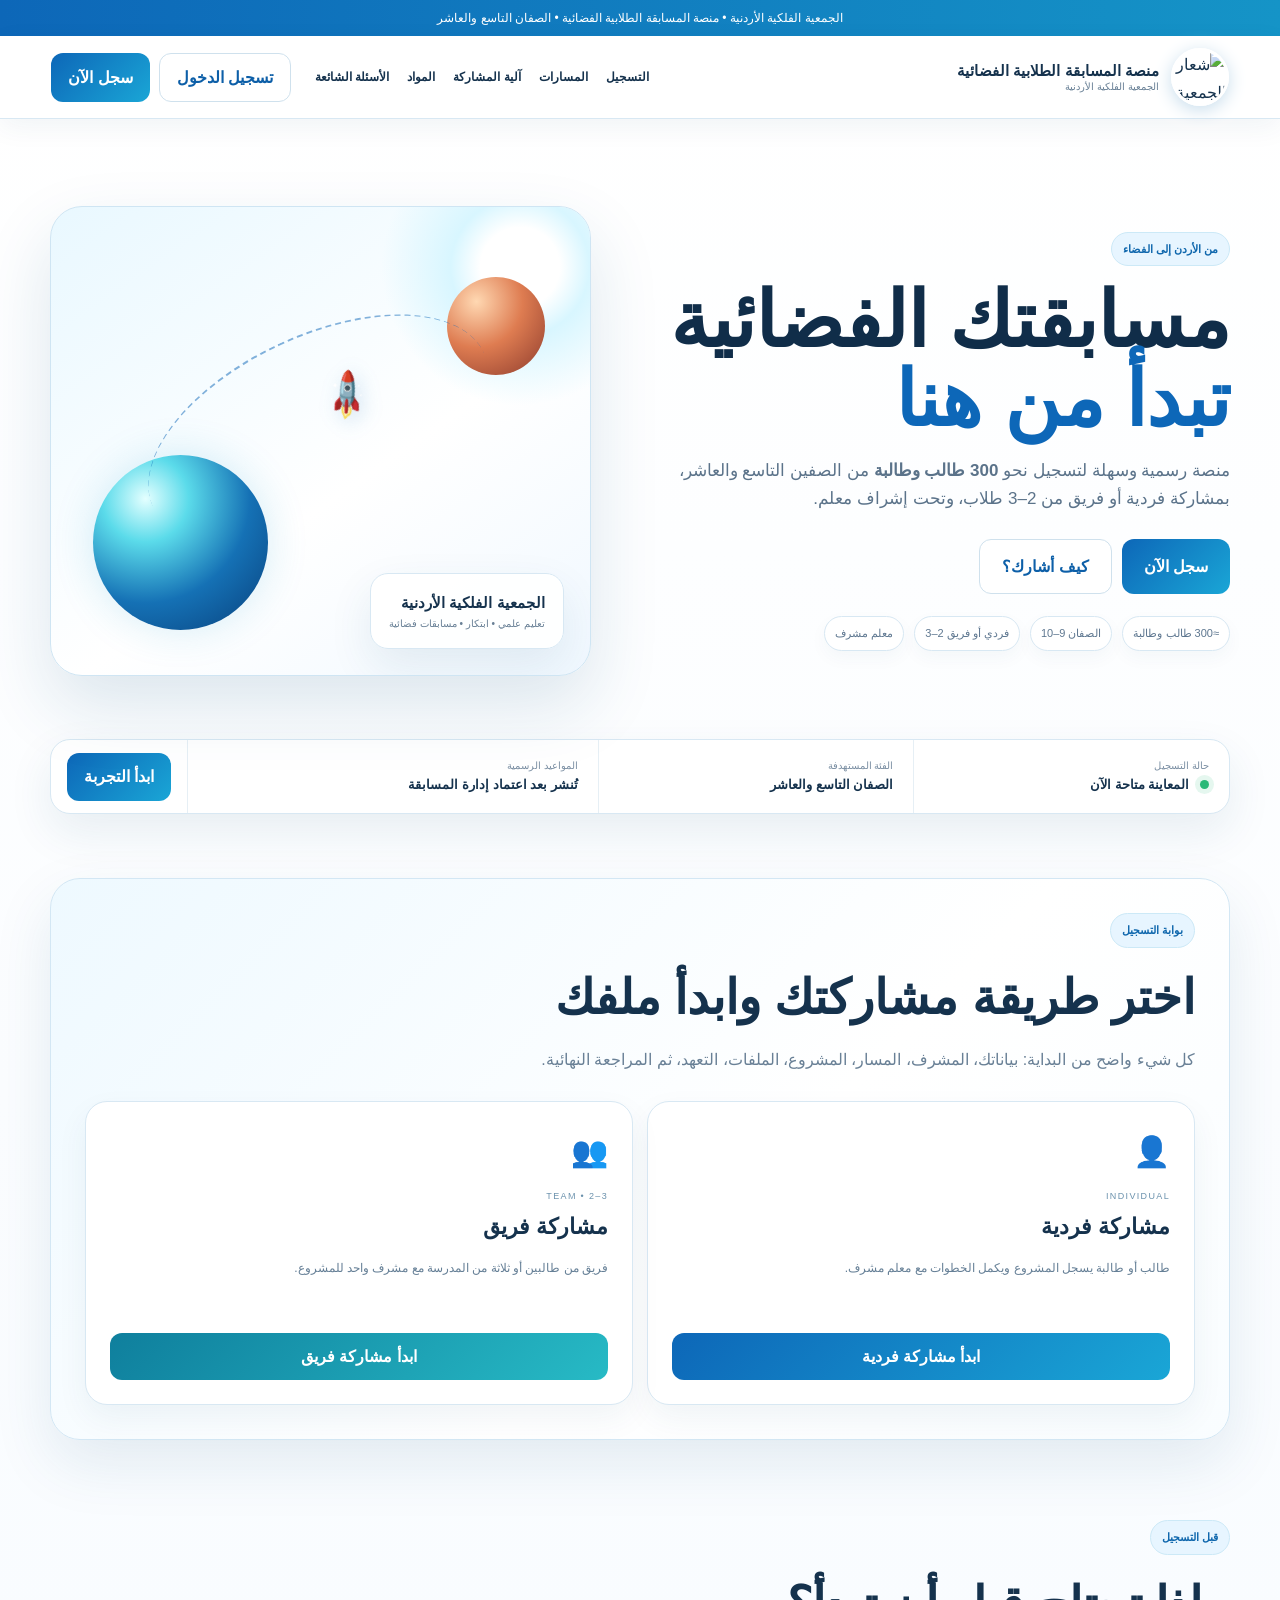
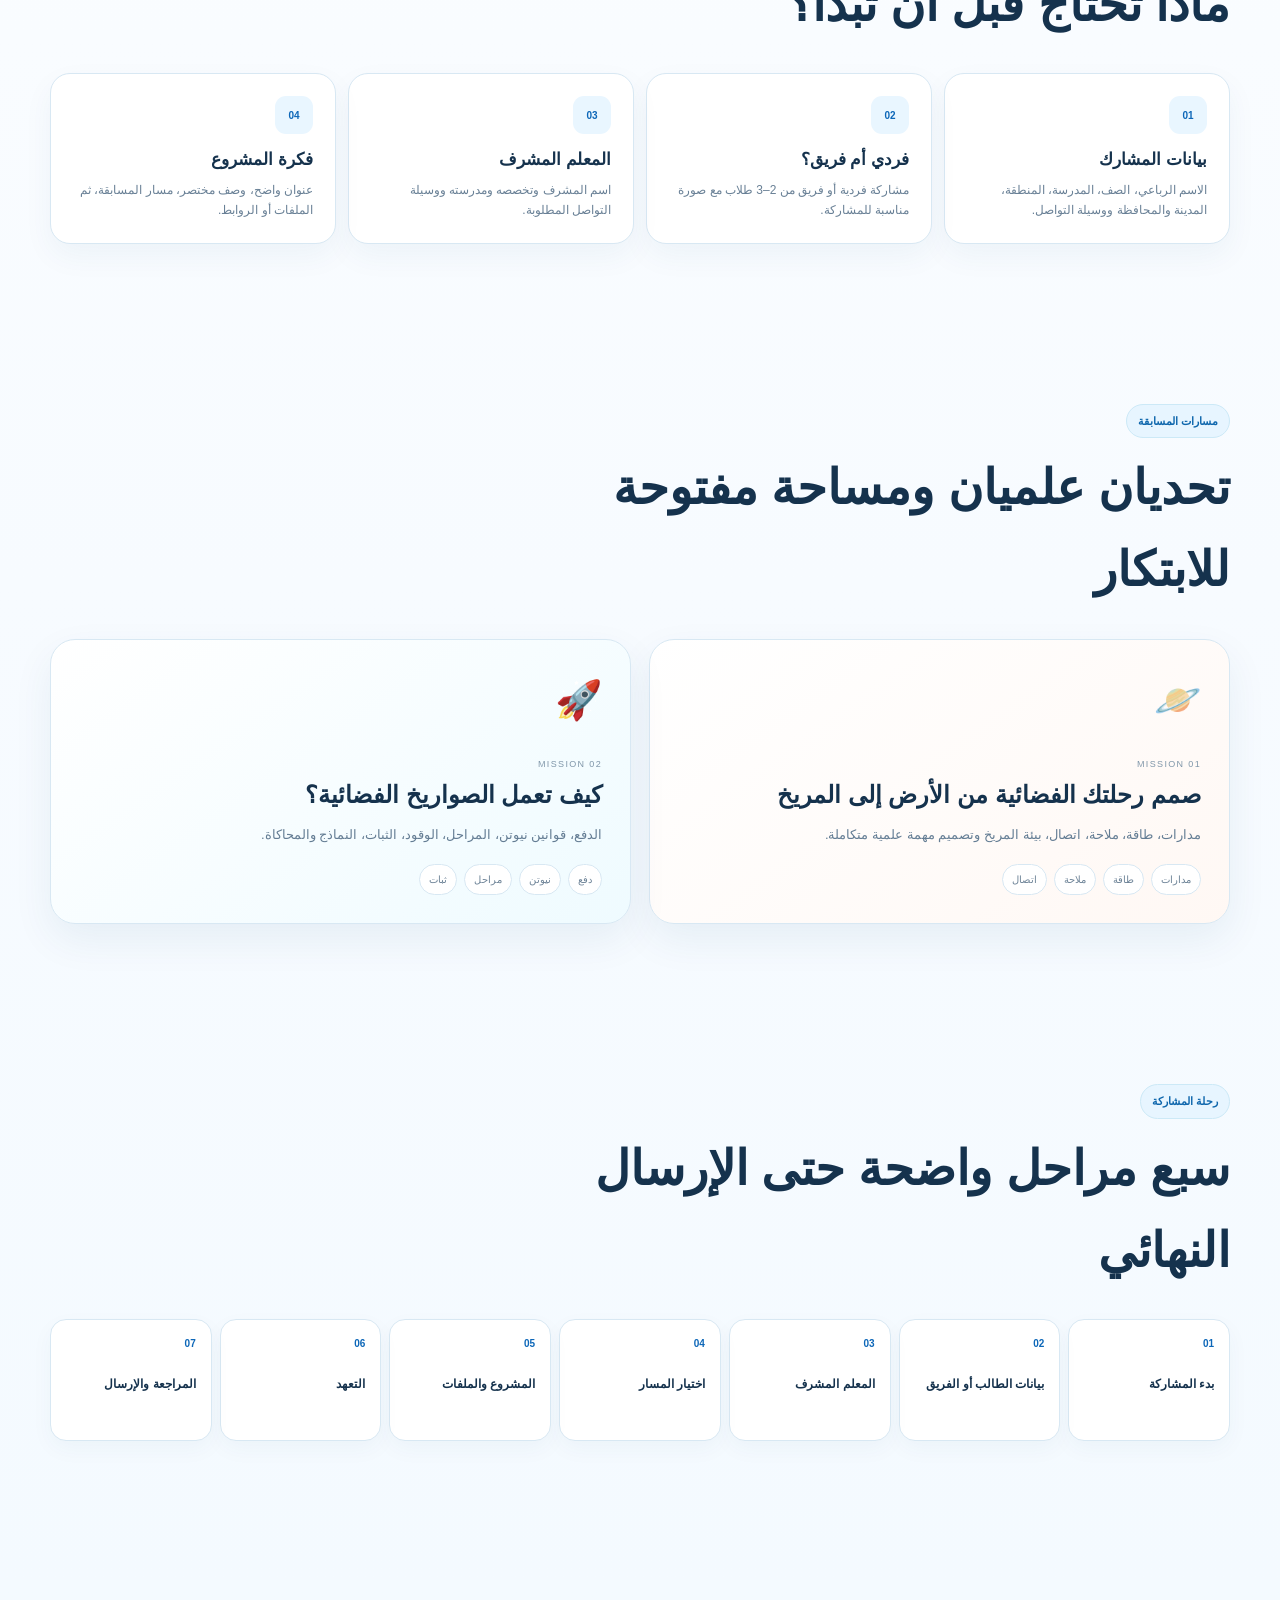
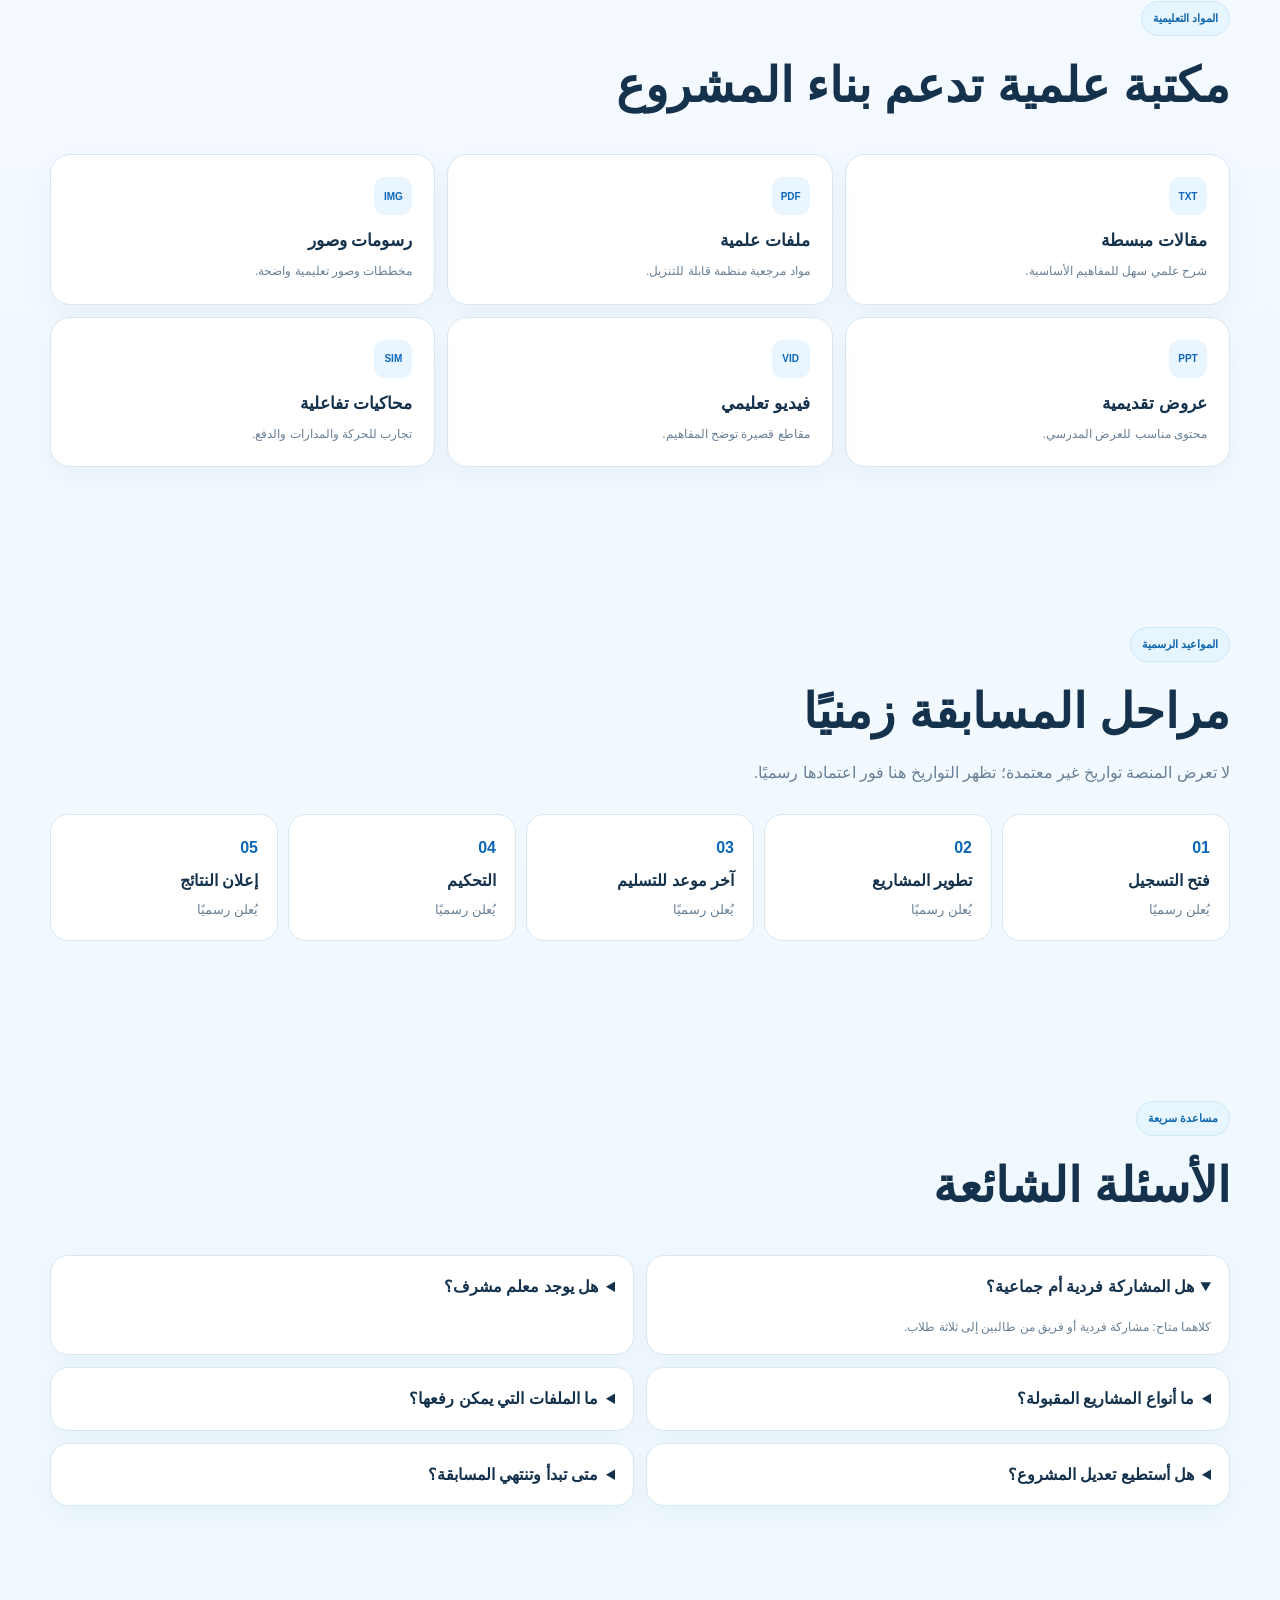
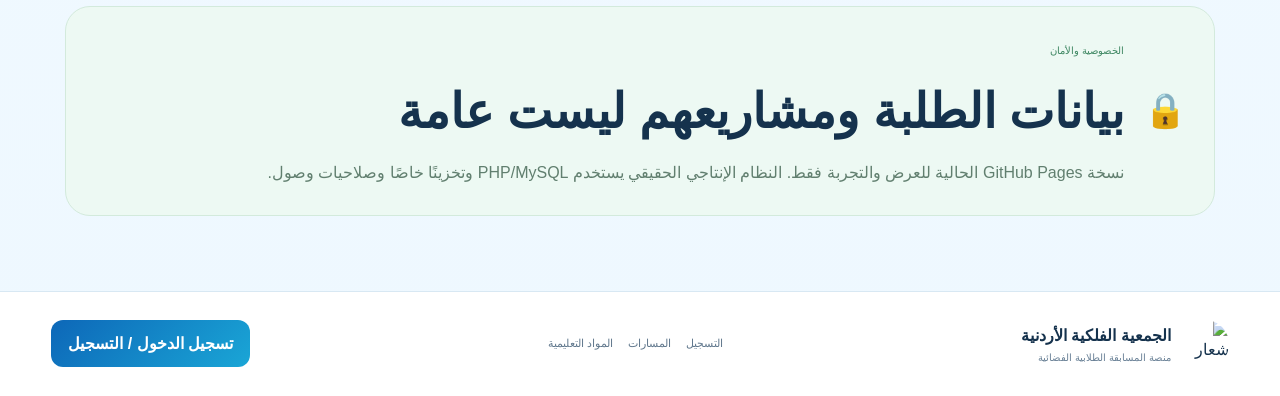
==== commit 9430a28b: "pages: force final white UI and bust cached assets" ====
--- a/index.html
+++ b/index.html
@@ -4,9 +4,12 @@
 <meta charset="utf-8">
 <meta name="viewport" content="width=device-width,initial-scale=1">
 <meta name="theme-color" content="#f7fbff">
+<meta http-equiv="Cache-Control" content="no-cache, no-store, must-revalidate">
+<meta http-equiv="Pragma" content="no-cache">
+<meta http-equiv="Expires" content="0">
 <meta name="description" content="منصة المسابقة الطلابية الفضائية — الجمعية الفلكية الأردنية">
 <title>منصة المسابقة الطلابية الفضائية — الجمعية الفلكية الأردنية</title>
-<link rel="stylesheet" href="site.css">
+<link rel="stylesheet" href="site.css?v=20260916-final-white-2">
 </head>
 <body class="light-site">
 <div class="announcement">الجمعية الفلكية الأردنية • منصة المسابقة الطلابية الفضائية • الصفان التاسع والعاشر</div>
@@ -136,6 +139,7 @@
   </div>
 </section>
 <div class="toast" data-toast></div>
-<script src="site.js"></script>
+<script src="site.js?v=20260916-final-white-2"></script>
+<!-- build: final-white-20260916-2 -->
 </body>
-</html>
+</html>
--- a/site.css
+++ b/site.css
@@ -1 +1,5 @@
-*{box-sizing:border-box}html{scroll-behavior:smooth}body{margin:0;font-family:"Janna LT Bold","Janna LT",Tahoma,Arial,sans-serif;color:#15324d;background:linear-gradient(#fff,#f5faff 40%,#eef7fd)}a{text-decoration:none;color:inherit}.top{background:#0d67b8;color:#fff;text-align:center;padding:7px 16px;font-size:12px}.nav{position:sticky;top:0;z-index:10;display:flex;align-items:center;gap:22px;padding:13px max(5vw,20px);background:rgba(255,255,255,.94);border-bottom:1px solid #dce9f3;box-shadow:0 8px 28px rgba(17,75,119,.07)}.brand{display:flex;align-items:center;gap:10px;margin-left:auto}.brand img{width:58px;height:58px;border-radius:50%;object-fit:cover;border:3px solid #fff;box-shadow:0 4px 18px #b9d8ec}.brand b{display:block;color:#14324d}.brand small{color:#71869a}.navlinks{display:flex;gap:18px;font-size:13px}.navlinks a:hover{color:#0d67b8}.btn{border:1px solid #cae0ef;background:#fff;color:#0b5ca4;padding:10px 17px;border-radius:12px;font-weight:800;cursor:pointer;font-family:inherit}.btn.primary{color:#fff;border:0;background:linear-gradient(135deg,#0b61b5,#1aa4d3);box-shadow:0 10px 25px rgba(14,104,183,.22)}main{width:min(1180px,calc(100% - 30px));margin:auto}.hero{min-height:590px;display:grid;grid-template-columns:1fr .9fr;gap:42px;align-items:center;padding:55px 0 30px}.badge{display:inline-flex;background:#e7f6ff;color:#1267a8;border:1px solid #cae9f8;padding:7px 11px;border-radius:999px;font-size:11px}.hero h1{font-size:clamp(2.7rem,6vw,5rem);line-height:1.05;margin:14px 0;color:#102b48}.hero h1 em{font-style:normal;color:#1169b4}.lead{font-size:17px;color:#58728b;max-width:720px}.actions{display:flex;gap:10px;flex-wrap:wrap;margin-top:24px}.facts{display:flex;gap:8px;flex-wrap:wrap;margin-top:23px}.facts span{background:#fff;border:1px solid #d8e8f3;border-radius:999px;padding:7px 10px;color:#617a91;font-size:11px;box-shadow:0 6px 18px rgba(20,70,105,.05)}.visual{position:relative;min-height:460px;border-radius:30px;overflow:hidden;background:linear-gradient(155deg,#0e5fae 0%,#18a3d4 48%,#e8f8ff 48%,#fff 100%);box-shadow:0 28px 70px rgba(20,74,114,.18)}.visual:before{content:"";position:absolute;width:260px;height:260px;border-radius:50%;right:-70px;top:-60px;background:radial-gradient(circle,#fff,rgba(255,255,255,.2) 45%,transparent 66%)}.visual .planet{position:absolute;width:170px;height:170px;border-radius:50%;left:38px;bottom:35px;background:radial-gradient(circle at 30% 25%,#d9ffff,#58d9ee 25%,#1571b5 58%,#073f7b);box-shadow:0 0 35px rgba(255,255,255,.4)}.visual .mars{position:absolute;width:92px;height:92px;border-radius:50%;right:42px;top:55px;background:radial-gradient(circle at 30% 25%,#ffd7af,#de794d 45%,#8c3829)}.visual .orbit{position:absolute;width:350px;height:190px;left:83px;top:120px;border-top:2px dashed rgba(255,255,255,.85);border-radius:50%;transform:rotate(-25deg)}.visual .rocket{position:absolute;left:51%;top:34%;font-size:32px;transform:rotate(-42deg)}.visual-card{position:absolute;right:28px;bottom:28px;width:240px;background:rgba(255,255,255,.92);border:1px solid #d7e9f4;border-radius:18px;padding:17px;box-shadow:0 15px 30px rgba(13,70,108,.12)}.visual-card b{display:block;color:#14324d;margin-bottom:4px}.visual-card small{color:#71869a}.stats{display:grid;grid-template-columns:repeat(4,1fr);background:#fff;border:1px solid #dae9f3;border-radius:20px;overflow:hidden;box-shadow:0 16px 44px rgba(19,70,109,.08)}.stats article{padding:20px;text-align:center;border-left:1px solid #e1edf5}.stats article:first-child{border-left:0}.stats b{display:block;font-size:28px;color:#0e61aa}.stats span{font-size:11px;color:#71869a}.section{padding:76px 0}.section h2{font-size:clamp(2rem,4vw,3rem);margin:8px 0;color:#102b48}.sectionhead{max-width:760px;margin-bottom:26px}.sectionhead p{color:#617b94}.register{margin-top:60px;padding:32px;border:1px solid #d4e7f4;border-radius:30px;background:linear-gradient(135deg,#eaf8ff,#fff 58%,#f8fcff);box-shadow:0 24px 65px rgba(20,74,112,.11)}.register-grid{display:grid;grid-template-columns:.9fr 1.1fr;gap:24px;align-items:center}.choices{display:grid;grid-template-columns:1fr 1fr;gap:14px}.choice{background:#fff;border:1px solid #d7e7f2;border-radius:20px;padding:22px;box-shadow:0 13px 32px rgba(17,66,101,.07)}.choice i{font-style:normal;font-size:28px}.choice h3{margin:8px 0 5px;color:#14324d}.choice p{font-size:12px;color:#667f96;min-height:60px}.choice .btn{width:100%}.steps{display:grid;grid-template-columns:repeat(5,1fr);gap:8px;margin-top:18px}.steps span{padding:10px;border-radius:12px;background:#fff;border:1px solid #dbe9f3;text-align:center;color:#59758f;font-size:11px}.tracks{display:grid;grid-template-columns:1fr 1fr;gap:18px}.track{padding:26px;border-radius:24px;border:1px solid #d6e7f2;background:#fff;box-shadow:0 15px 38px rgba(18,67,102,.08)}.track.mars{background:linear-gradient(145deg,#fff,#fff8f3)}.track.rocket{background:linear-gradient(145deg,#fff,#f1fbff)}.track .icon{font-size:34px}.track h3{font-size:23px;margin:20px 0 7px;color:#14324d}.track p{color:#667f96;font-size:13px}.timeline{display:grid;grid-template-columns:repeat(7,1fr);gap:8px}.timeline article{padding:14px;border:1px solid #dbe9f3;border-radius:15px;background:#fff;min-height:125px}.timeline b{display:block;color:#0e67b1;margin:3px 0 15px}.timeline strong{display:block;font-size:12px;color:#193852}.timeline small{color:#778ba0;font-size:9px}.resources{display:grid;grid-template-columns:repeat(3,1fr);gap:12px}.resources article{padding:20px;border:1px solid #dbe9f3;border-radius:18px;background:#fff}.resources b{color:#0e67b1}.resources p{color:#74889c;font-size:12px}.secure{margin:60px 0;padding:27px;border-radius:24px;background:#edf9f3;border:1px solid #d1eadc;display:flex;gap:18px;align-items:center}.secure .lock{font-size:34px}.secure p{color:#5f7e6e;margin:5px 0}.modal{position:fixed;inset:0;display:none;z-index:50}.modal.open{display:block}.shade{position:absolute;inset:0;background:rgba(13,48,74,.45);backdrop-filter:blur(8px)}.panel{position:relative;width:min(1050px,calc(100% - 24px));height:min(760px,calc(100vh - 30px));margin:15px auto;background:#f8fcff;border-radius:25px;overflow:auto;box-shadow:0 35px 100px rgba(6,43,71,.35)}.panelhead{position:sticky;top:0;z-index:3;display:flex;justify-content:space-between;align-items:center;padding:16px 20px;background:#fff;border-bottom:1px solid #dce9f3}.panelhead h2{margin:0;color:#14324d}.close{border:1px solid #d5e5f0;background:#fff;border-radius:10px;width:38px;height:38px;cursor:pointer}.login{display:grid;grid-template-columns:1fr .85fr;gap:28px;padding:28px}.creds{display:grid;grid-template-columns:repeat(3,1fr);gap:10px;margin-top:18px}.cred{padding:15px;border:1px solid #d7e7f1;border-radius:16px;background:#fff;cursor:pointer}.cred b{display:block;color:#153650}.cred code{display:block;direction:ltr;text-align:left;background:#f2f7fb;padding:5px;border-radius:7px;margin-top:7px;font-size:10px}.form{background:#fff;border:1px solid #d7e7f1;border-radius:20px;padding:23px}.form label{display:grid;gap:6px;margin:12px 0;color:#4d6880;font-size:12px}.form input,.form select,.form textarea{padding:11px;border:1px solid #cbddea;border-radius:10px;font:inherit;background:#fff}.msg{min-height:24px;color:#b04d47;font-size:11px}.app{display:none;padding:26px}.app.open{display:block}.appbar{display:flex;justify-content:space-between;align-items:center;gap:12px;margin-bottom:20px}.progress{display:grid;grid-template-columns:repeat(4,1fr);gap:10px}.card{padding:17px;border:1px solid #d7e7f1;border-radius:16px;background:#fff}.card span{color:#70879b;font-size:10px}.card b{display:block;color:#14324d;font-size:20px;margin-top:4px}.wizard{display:grid;grid-template-columns:220px 1fr;gap:16px;margin-top:18px}.side{display:grid;gap:6px}.side button{border:0;background:#fff;border:1px solid #dbe8f1;border-radius:10px;padding:10px;text-align:right;font-family:inherit;color:#5d7890;cursor:pointer}.side button.active{background:#e8f6ff;color:#0f65ae;border-color:#bfe0f1}.view{display:none;background:#fff;border:1px solid #d8e7f1;border-radius:18px;padding:22px}.view.active{display:block}.view h3{margin-top:0}.grid2{display:grid;grid-template-columns:1fr 1fr;gap:10px}.upload{border:2px dashed #b8d9eb;background:#f2faff;border-radius:16px;padding:24px;text-align:center}.files{margin-top:10px;display:grid;gap:7px}.file{padding:8px 10px;background:#f5f9fc;border-radius:9px;font-size:11px;color:#4e6b84}.review{display:grid;grid-template-columns:repeat(2,1fr);gap:10px}.review .card{min-height:90px}.foot{background:#0e5ea8;color:#d9efff;padding:28px max(5vw,20px);display:flex;justify-content:space-between;gap:20px}.foot b{color:#fff}@media(max-width:900px){.hero,.register-grid,.login,.wizard{grid-template-columns:1fr}.navlinks{display:none}.stats{grid-template-columns:1fr 1fr}.choices{grid-template-columns:1fr 1fr}.timeline{grid-template-columns:repeat(2,1fr)}.resources{grid-template-columns:1fr 1fr}.creds{grid-template-columns:1fr 1fr}.progress{grid-template-columns:1fr 1fr}.side{grid-template-columns:repeat(3,1fr)}}@media(max-width:600px){.nav{padding:10px 15px}.brand img{width:48px;height:48px}.hero{padding-top:35px}.visual{min-height:330px}.stats,.choices,.resources,.creds,.progress,.grid2,.review{grid-template-columns:1fr}.steps{grid-template-columns:1fr 1fr}.timeline{grid-template-columns:1fr}.panel{width:100%;height:100vh;margin:0;border-radius:0}.side{grid-template-columns:1fr 1fr}.foot{flex-direction:column}}+:root{--page:#f7fbff;--white:#fff;--ink:#15324d;--muted:#698096;--blue:#0d67b8;--blue2:#1aa6d6;--line:#d8e8f3;--teal:#18a7b8;--green:#2bb978;--shadow:0 18px 45px rgba(20,75,113,.09)}
+*{box-sizing:border-box}html{scroll-behavior:smooth}body{margin:0;font-family:"Janna LT Bold","Janna LT",Tahoma,Arial,sans-serif;color:var(--ink);background:linear-gradient(180deg,#fff 0%,var(--page) 42%,#eef8ff 100%);line-height:1.7}a{text-decoration:none;color:inherit}button,input,textarea{font:inherit}.announcement{background:linear-gradient(90deg,#0d67b8,#1594c7);color:#fff;text-align:center;padding:8px 16px;font-size:12px}.site-header{position:sticky;top:0;z-index:30;display:flex;align-items:center;gap:24px;padding:12px max(4vw,22px);background:rgba(255,255,255,.96);backdrop-filter:blur(14px);border-bottom:1px solid var(--line);box-shadow:0 8px 28px rgba(19,70,107,.06)}.brand{display:flex;align-items:center;gap:12px;margin-left:auto}.brand img{width:58px;height:58px;border-radius:50%;object-fit:cover;border:3px solid #fff;box-shadow:0 4px 18px #c7ddec}.brand span{display:grid;line-height:1.25}.brand b{font-size:15px}.brand small{font-size:10px;color:var(--muted)}nav{display:flex;gap:18px;font-size:12px;font-weight:800}nav a:hover{color:var(--blue)}.header-actions{display:flex;gap:9px}.btn{border:1px solid #cfe1ed;background:#fff;color:#0d5fa8;padding:10px 17px;border-radius:12px;font-weight:900;cursor:pointer;transition:.2s}.btn:hover{transform:translateY(-1px);box-shadow:0 8px 20px rgba(20,75,113,.09)}.btn.primary{border:0;background:linear-gradient(135deg,var(--blue),var(--blue2));color:#fff}.btn.teal{border:0;background:linear-gradient(135deg,#0f7f9d,#27bac5);color:#fff}.btn.big{padding:13px 22px}.btn.wide{width:100%}.ghost{background:#fff}main{width:min(1180px,calc(100% - 30px));margin:auto}.hero{min-height:620px;display:grid;grid-template-columns:1.05fr .95fr;gap:42px;align-items:center;padding:58px 0 34px}.eyebrow,.section-head>span{display:inline-flex;padding:7px 11px;border-radius:999px;background:#e7f5ff;color:#0f67ad;border:1px solid #cce9f7;font-size:11px;font-weight:900}.hero h1{font-size:clamp(3rem,6vw,5.2rem);line-height:1.03;margin:15px 0;color:#102d49}.hero h1 em{font-style:normal;color:var(--blue)}.hero p{font-size:17px;color:#5b738a;max-width:720px}.hero-actions,.chips{display:flex;gap:10px;flex-wrap:wrap}.hero-actions{margin-top:25px}.chips{margin-top:22px}.chips span{padding:7px 10px;border-radius:999px;background:#fff;border:1px solid var(--line);color:#5e7790;font-size:11px;box-shadow:0 7px 18px rgba(19,70,107,.04)}.hero-art{position:relative;min-height:470px;border-radius:32px;overflow:hidden;background:linear-gradient(145deg,#e9f8ff,#fff 58%,#f0f8ff);border:1px solid #cfe5f3;box-shadow:0 30px 70px rgba(20,83,128,.14)}.sun-glow{position:absolute;width:280px;height:280px;border-radius:50%;right:-70px;top:-80px;background:radial-gradient(circle,#fff 0 20%,#d8f6ff 35%,rgba(216,246,255,0) 70%)}.earth{position:absolute;width:175px;height:175px;left:42px;bottom:45px;border-radius:50%;background:radial-gradient(circle at 30% 25%,#e4ffff,#5bdbea 24%,#1571b5 58%,#083f7a);box-shadow:0 0 40px rgba(26,157,204,.18)}.mars{position:absolute;width:98px;height:98px;right:45px;top:70px;border-radius:50%;background:radial-gradient(circle at 30% 25%,#ffd8b2,#de7c51 46%,#8d3b2d)}.orbit{position:absolute;width:365px;height:190px;left:85px;top:128px;border-top:2px dashed rgba(13,103,184,.5);border-radius:50%;transform:rotate(-25deg)}.rocket{position:absolute;left:51%;top:34%;font-size:34px;transform:rotate(-42deg);filter:drop-shadow(0 6px 10px rgba(13,103,184,.18))}.hero-card{position:absolute;right:26px;bottom:26px;background:rgba(255,255,255,.94);border:1px solid var(--line);border-radius:18px;padding:16px 18px;box-shadow:var(--shadow);display:grid}.hero-card b{font-size:15px}.hero-card span{font-size:10px;color:var(--muted)}.status-row{display:grid;grid-template-columns:1fr 1fr 1.3fr auto;background:#fff;border:1px solid var(--line);border-radius:20px;overflow:hidden;box-shadow:var(--shadow)}.status-row article{padding:17px 20px;border-left:1px solid #e6eff5;display:grid}.status-row small{color:#7b8fa3;font-size:10px}.status-row b{font-size:13px}.status-row i{display:inline-block;width:9px;height:9px;border-radius:50%;background:var(--green);box-shadow:0 0 0 5px rgba(43,185,120,.12);margin-left:7px}.status-row>.btn{margin:auto 16px}.section{padding:80px 0}.section-head{max-width:760px;margin-bottom:28px}.section h2,.security h2{font-size:clamp(2rem,4vw,3rem);margin:9px 0 7px}.section-head p{color:var(--muted);margin:0}.registration{padding:34px;margin-top:64px;border:1px solid #d3e7f4;border-radius:30px;background:linear-gradient(135deg,#eef9ff,#fff 58%,#f9fdff);box-shadow:0 24px 60px rgba(20,75,113,.1)}.participation-cards{display:grid;grid-template-columns:1fr 1fr;gap:14px}.participation-cards article{background:#fff;border:1px solid var(--line);border-radius:22px;padding:24px;box-shadow:0 13px 32px rgba(18,67,102,.06)}.participation-cards .icon{font-size:30px}.participation-cards small{display:block;color:#6a91ac;font-size:9px;letter-spacing:.15em;margin-top:12px}.participation-cards h3{font-size:22px;margin:4px 0 6px}.participation-cards p{color:#657f96;font-size:12px;min-height:55px}.participation-cards .btn{width:100%;margin-top:8px}.mini-grid,.resources{display:grid;grid-template-columns:repeat(4,1fr);gap:12px}.mini-grid article,.resources article{padding:22px;background:#fff;border:1px solid var(--line);border-radius:20px;box-shadow:0 12px 30px rgba(21,71,108,.05)}.mini-grid b,.resources b{display:inline-grid;place-items:center;min-width:38px;height:38px;padding:0 8px;border-radius:11px;background:#e9f6ff;color:var(--blue);font-size:10px}.mini-grid h3,.resources h3{margin:12px 0 5px;font-size:17px}.mini-grid p,.resources p{margin:0;color:var(--muted);font-size:12px}.tracks{display:grid;grid-template-columns:1fr 1fr;gap:18px}.track{position:relative;overflow:hidden;padding:28px;border-radius:25px;background:#fff;border:1px solid var(--line);box-shadow:0 16px 40px rgba(19,70,107,.07)}.mars-track{background:linear-gradient(145deg,#fff,#fff8f4)}.rocket-track{background:linear-gradient(145deg,#fff,#effbff)}.track-visual{font-size:38px}.track small{display:block;color:#7f96a9;font-size:9px;letter-spacing:.15em;margin-top:25px}.track h3{font-size:24px;line-height:1.4;margin:5px 0 8px}.track p{color:#647d94;font-size:13px}.tags{display:flex;gap:7px;flex-wrap:wrap;margin-top:18px}.tags span{padding:6px 9px;border:1px solid var(--line);border-radius:999px;background:#fff;color:#6d8397;font-size:10px}.timeline{display:grid;grid-template-columns:repeat(7,1fr);gap:8px}.timeline article{min-height:122px;padding:15px;border-radius:16px;background:#fff;border:1px solid var(--line);box-shadow:0 8px 22px rgba(19,70,107,.04)}.timeline b{display:block;color:var(--blue);font-size:10px}.timeline span{display:block;margin-top:22px;font-size:12px;font-weight:900}.resources{grid-template-columns:repeat(3,1fr)}.schedule-grid{display:grid;grid-template-columns:repeat(5,1fr);gap:10px}.schedule-grid article{padding:19px;border:1px solid var(--line);border-radius:18px;background:#fff;display:grid;gap:5px}.schedule-grid b{color:var(--blue)}.schedule-grid span{font-weight:900}.schedule-grid small{color:var(--muted)}.faq-grid{display:grid;grid-template-columns:1fr 1fr;gap:12px}.faq-grid details{background:#fff;border:1px solid var(--line);border-radius:18px;padding:0 18px;box-shadow:0 9px 24px rgba(20,75,113,.04)}.faq-grid summary{cursor:pointer;padding:17px 0;font-weight:900}.faq-grid p{margin:0 0 17px;color:var(--muted);font-size:12px}.security{margin:20px auto 75px;width:min(1180px,calc(100% - 30px));display:grid;grid-template-columns:auto 1fr;gap:20px;align-items:center;padding:28px;background:#edf9f3;border:1px solid #d3eadc;border-radius:25px}.security>div{font-size:34px}.security span{font-size:10px;color:#3e8762}.security p{margin:0;color:#617f6f}footer{display:flex;align-items:center;gap:24px;justify-content:space-between;padding:28px max(4vw,22px);border-top:1px solid var(--line);background:#fff}.footer-brand{display:flex;align-items:center;gap:10px}.footer-brand img{width:48px;height:48px;border-radius:50%}.footer-brand div{display:grid}.footer-brand span{font-size:10px;color:var(--muted)}.footer-links{display:flex;gap:15px;font-size:11px;color:#61788d}
+.demo{position:fixed;inset:0;z-index:100;display:none;padding:18px}.demo.open{display:block}.demo-backdrop{position:absolute;inset:0;background:rgba(18,45,69,.45);backdrop-filter:blur(10px)}.demo-window{position:relative;z-index:1;width:min(1260px,100%);height:calc(100vh - 36px);margin:auto;background:#f8fcff;border:1px solid #cfe0ed;border-radius:28px;overflow:hidden;box-shadow:0 40px 110px rgba(14,50,82,.28)}.demo-head{display:flex;align-items:center;justify-content:space-between;padding:16px 20px;background:#fff;border-bottom:1px solid var(--line)}.demo-head small{color:var(--blue);font-size:9px}.demo-head h2{margin:2px 0}.close{width:40px;height:40px;border-radius:11px;border:1px solid var(--line);background:#fff;cursor:pointer;font-size:24px}.login-screen{height:calc(100% - 78px);overflow:auto;display:grid;grid-template-columns:1.1fr .9fr;gap:28px;align-items:center;padding:34px clamp(22px,5vw,64px);background:linear-gradient(135deg,#f8fcff,#eef8ff 55%,#fff)}.login-screen h2{font-size:32px;margin:8px 0}.login-screen p{color:var(--muted)}.demo-accounts{display:grid;grid-template-columns:repeat(3,1fr);gap:10px;margin-top:22px}.demo-accounts button{padding:17px;border:1px solid var(--line);border-radius:18px;background:#fff;cursor:pointer;text-align:right;box-shadow:0 10px 26px rgba(18,70,110,.05)}.demo-accounts b{display:block}.demo-accounts code{display:block;direction:ltr;text-align:left;margin-top:5px;background:#f2f7fb;padding:5px;border-radius:7px;font-size:10px}.login-screen form{background:#fff;border:1px solid var(--line);border-radius:22px;padding:24px;box-shadow:var(--shadow)}.login-screen label,.form-grid label{display:grid;gap:6px;margin:11px 0;color:#4e687f;font-size:12px}.login-screen input,.form-grid input,.form-grid textarea{padding:11px 12px;border:1px solid #ccdeea;border-radius:10px;background:#fff;color:var(--ink)}.form-msg{min-height:24px;color:#b0564f;font-size:11px}.app-screen{height:calc(100% - 78px);display:grid;grid-template-columns:220px 1fr}.app-screen aside{background:#fff;border-left:1px solid var(--line);padding:18px;overflow:auto}.user-card{display:flex;align-items:center;gap:10px;padding:12px;border:1px solid var(--line);border-radius:15px;background:#f9fcff;margin-bottom:18px}.user-card>span{width:40px;height:40px;display:grid;place-items:center;border-radius:12px;background:linear-gradient(135deg,var(--blue),var(--blue2));color:#fff}.user-card div{display:grid}.user-card small{color:var(--muted);font-size:9px}.app-screen aside nav{display:grid;gap:5px}.app-screen aside nav button{border:0;background:transparent;text-align:right;padding:10px;border-radius:9px;color:#5e7790;cursor:pointer}.app-screen aside nav button.active{background:#eaf6ff;color:var(--blue);font-weight:900}.logout{width:100%;margin-top:18px;border:1px solid #efd8d5;background:#fff5f4;color:#a45c56;border-radius:10px;padding:9px;cursor:pointer}.app-main{overflow:auto;padding:26px;background:#f5faff}.role-panel{display:none}.role-panel.active{display:block}.panel-title span{font-size:9px;color:var(--blue);letter-spacing:.15em}.panel-title h2{font-size:30px;margin:5px 0}.panel-title p{margin:0;color:var(--muted)}.metrics{display:grid;grid-template-columns:repeat(4,1fr);gap:10px;margin:20px 0}.metrics article{padding:17px;border:1px solid var(--line);border-radius:16px;background:#fff}.metrics small{color:var(--muted)}.metrics b{display:block;font-size:20px}.progress-list{display:grid;gap:8px}.progress-list article{padding:13px;border:1px solid var(--line);border-radius:13px;background:#fff;display:flex;gap:10px}.progress-list b{color:var(--blue)}.form-grid{display:grid;grid-template-columns:1fr;gap:4px;max-width:760px}.upload-box{margin-top:16px;padding:22px;border:2px dashed #abd4e8;border-radius:16px;background:#eef8ff}.file-list{display:grid;gap:6px;margin-top:10px}.file-list div{padding:7px 9px;border-radius:8px;background:#fff;border:1px solid var(--line);font-size:11px}.review-grid{display:grid;grid-template-columns:repeat(2,1fr);gap:10px;margin:18px 0}.review-grid article{padding:16px;border:1px solid var(--line);border-radius:15px;background:#fff}.review-grid small{color:var(--muted)}.review-grid b{display:block;margin-top:5px}.pledge{display:flex;gap:8px;margin:18px 0}.admin-note{padding:18px;border:1px solid var(--line);background:#fff;border-radius:15px}.table-wrap{overflow:auto;border:1px solid var(--line);border-radius:16px;background:#fff}.table-wrap table{width:100%;border-collapse:collapse}.table-wrap th,.table-wrap td{padding:12px;border-bottom:1px solid #e5eef4;text-align:right;white-space:nowrap}.table-wrap th{background:#eef7fc}.submitted{color:#18875a}.draft{color:#ad7a21}.toast{position:fixed;left:20px;bottom:20px;z-index:120;display:none;padding:10px 14px;border-radius:11px;background:var(--blue);color:#fff;box-shadow:var(--shadow)}.toast.show{display:block}
+@media(max-width:980px){.site-header nav{display:none}.hero{grid-template-columns:1fr}.status-row{grid-template-columns:1fr 1fr}.mini-grid{grid-template-columns:1fr 1fr}.timeline{grid-template-columns:repeat(4,1fr)}.schedule-grid{grid-template-columns:repeat(3,1fr)}.login-screen{grid-template-columns:1fr}.demo-accounts{grid-template-columns:1fr 1fr}.metrics{grid-template-columns:1fr 1fr}.footer-links{display:none}}
+@media(max-width:680px){.header-actions .ghost{display:none}.brand b{font-size:12px}.brand small{font-size:9px}.brand img{width:48px;height:48px}.hero{padding-top:36px}.hero h1{font-size:clamp(2.5rem,13vw,3.6rem)}.hero-art{min-height:350px}.earth{width:120px;height:120px;left:22px}.mars{width:74px;height:74px;right:24px}.orbit{width:270px;left:45px;top:100px}.status-row,.participation-cards,.tracks,.mini-grid,.resources,.faq-grid,.schedule-grid,.timeline{grid-template-columns:1fr}.registration{padding:22px}.app-screen{grid-template-columns:1fr}.app-screen aside{border-left:0;border-bottom:1px solid var(--line)}.app-screen aside nav{grid-template-columns:1fr 1fr}.metrics,.review-grid,.demo-accounts{grid-template-columns:1fr}.demo{padding:0}.demo-window{height:100vh;border-radius:0}.login-screen{padding:22px}.security{grid-template-columns:1fr}footer{flex-direction:column;align-items:flex-start}}
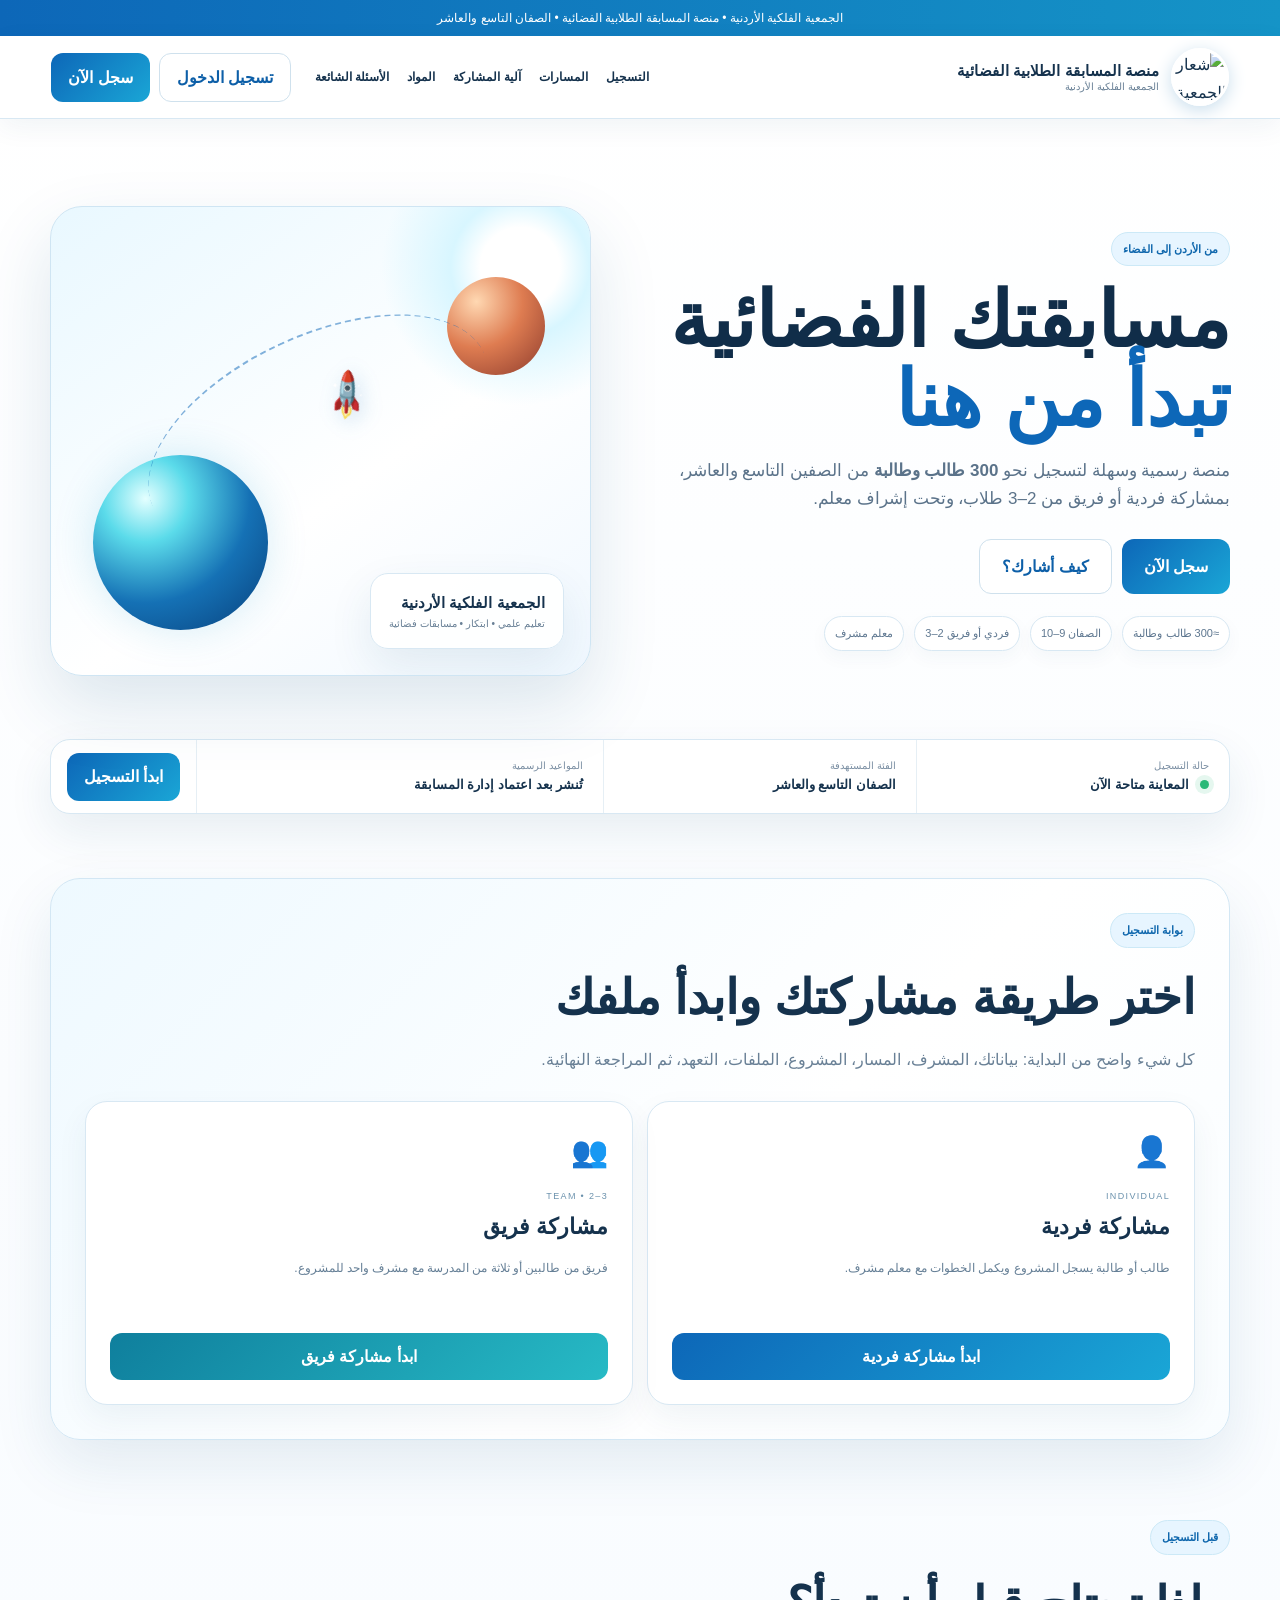
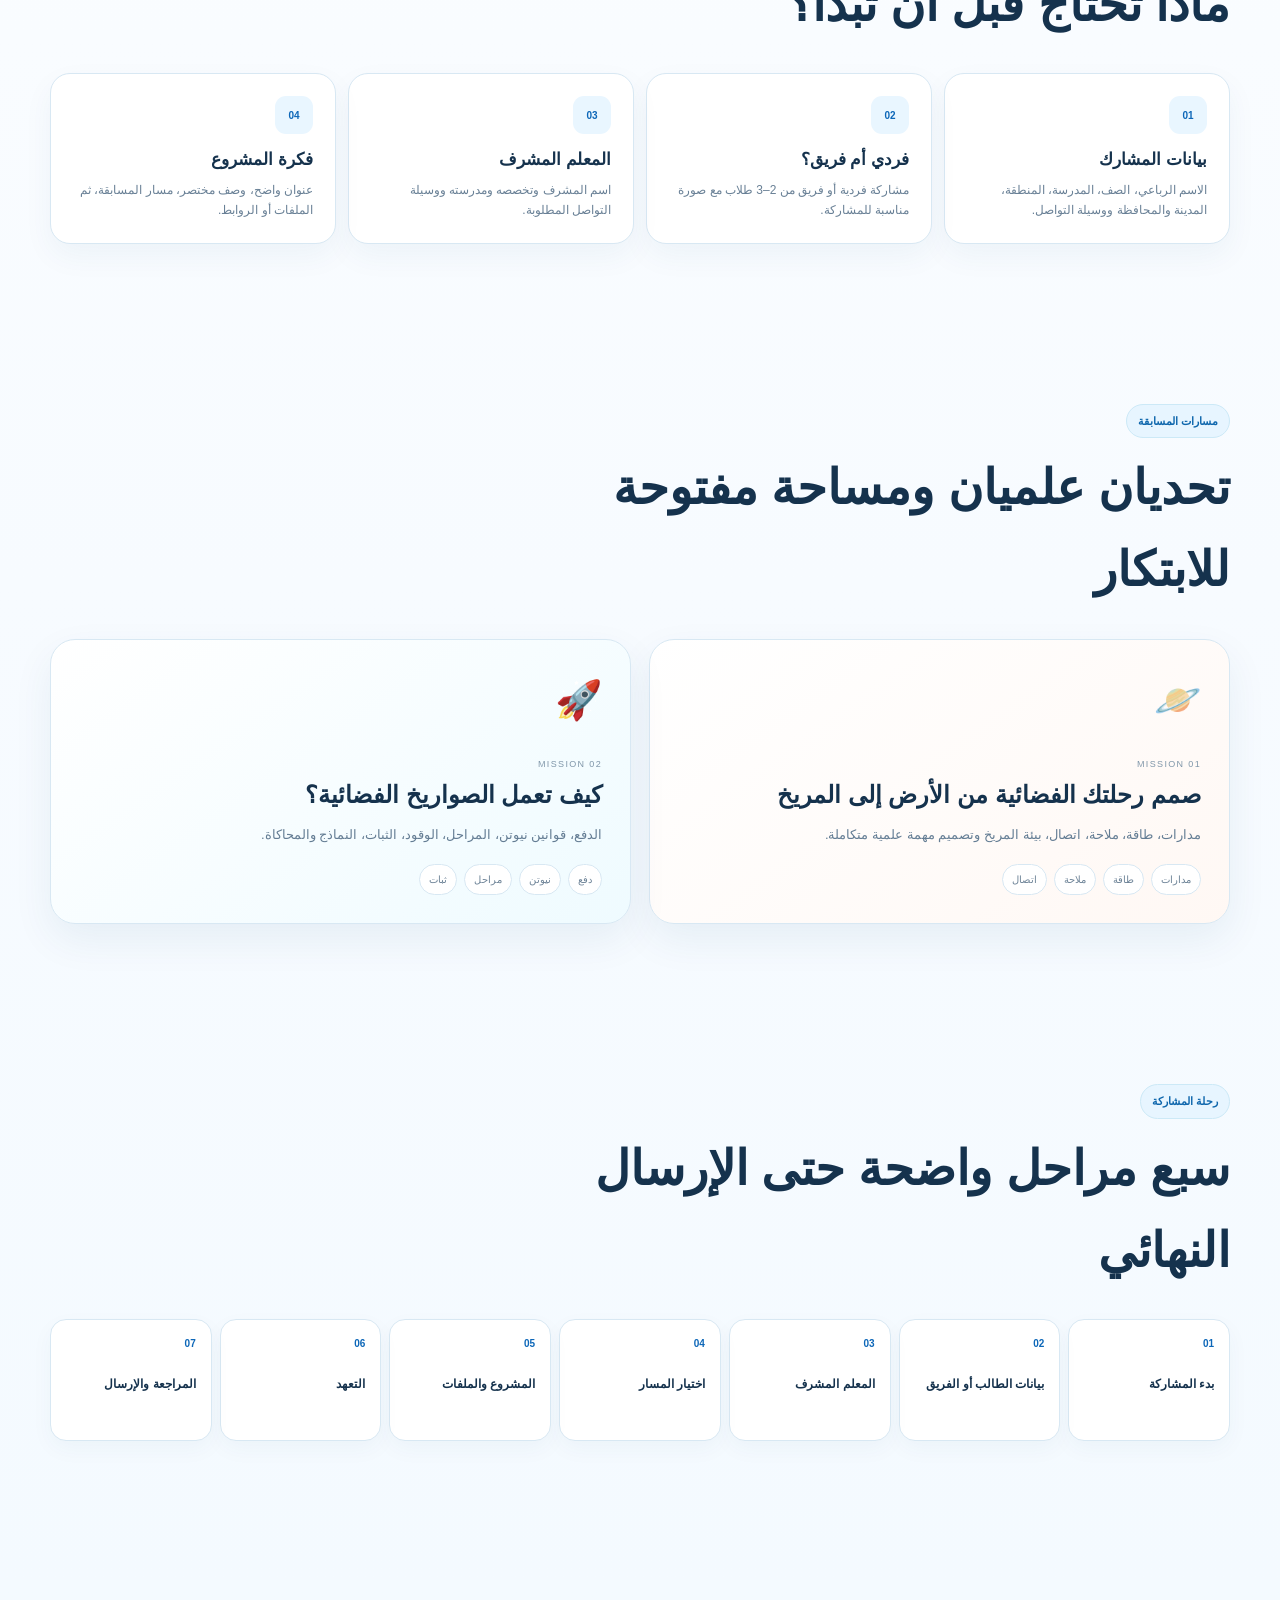
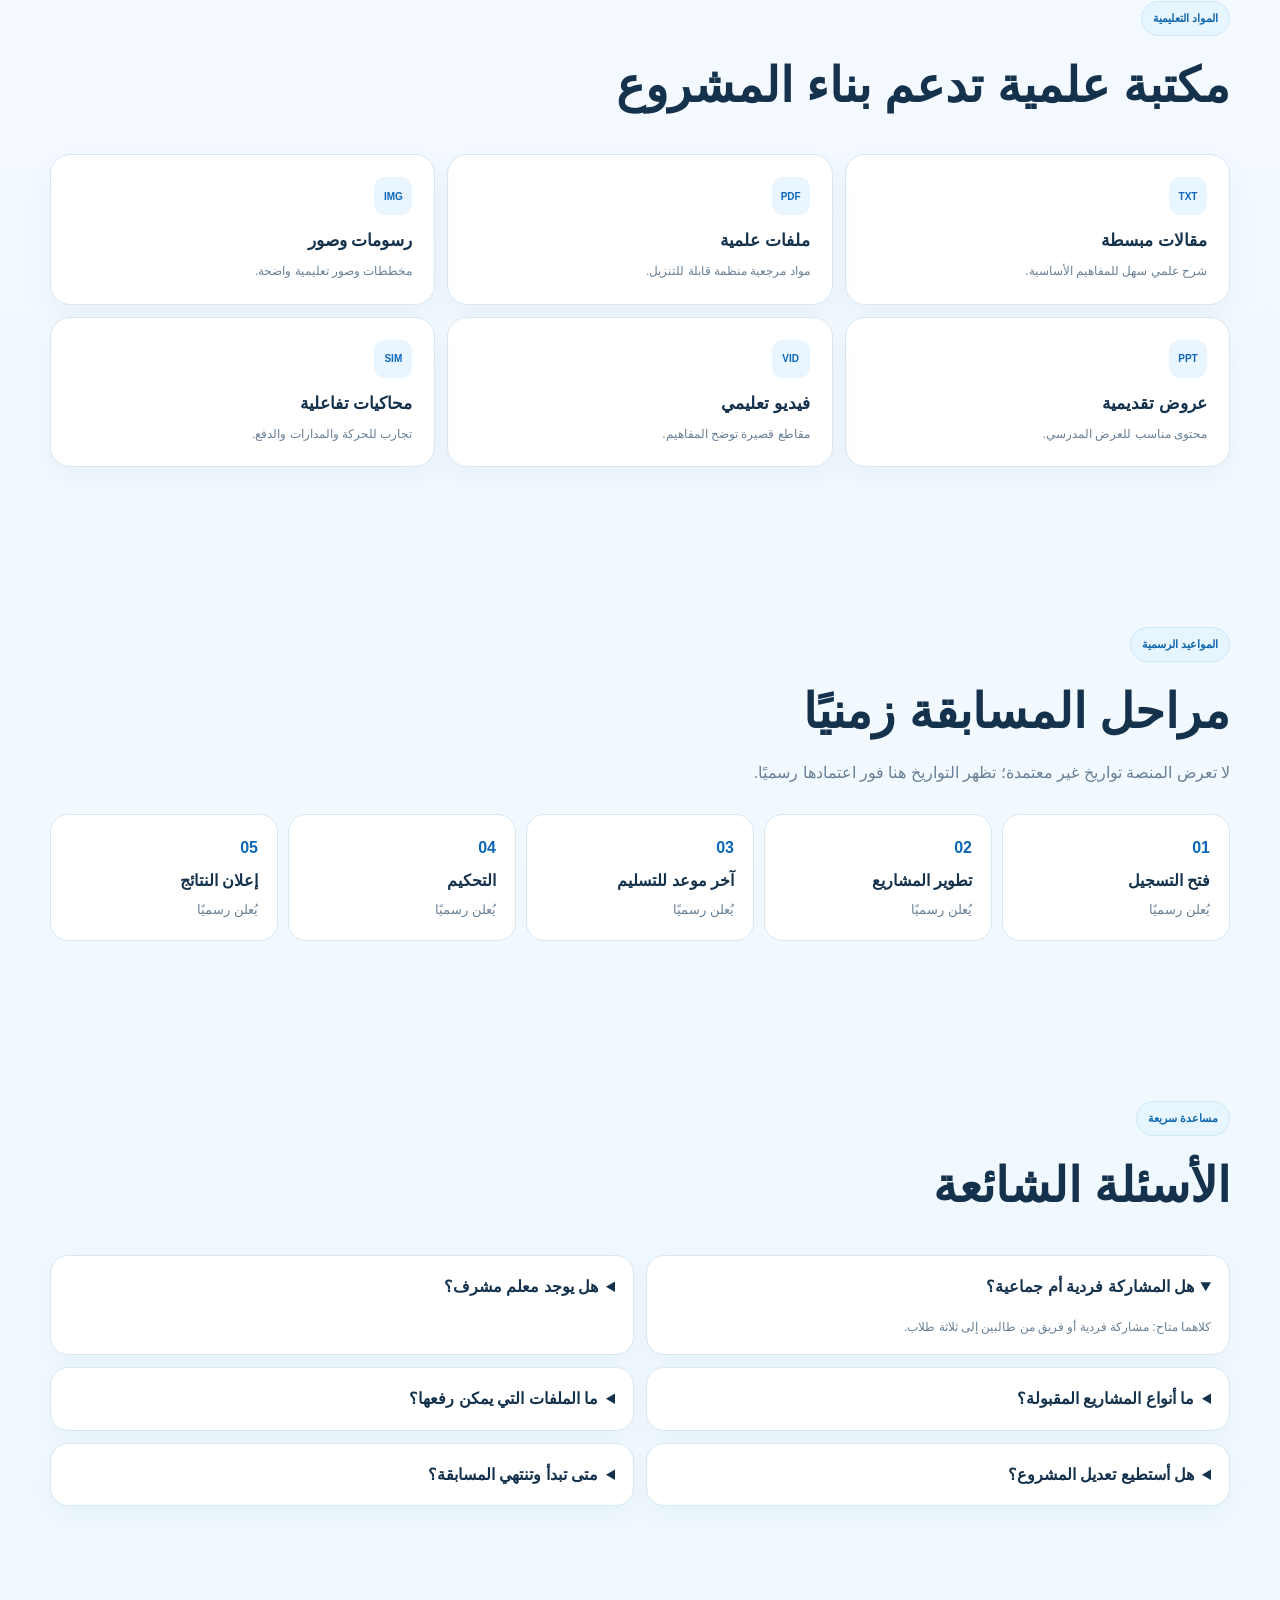
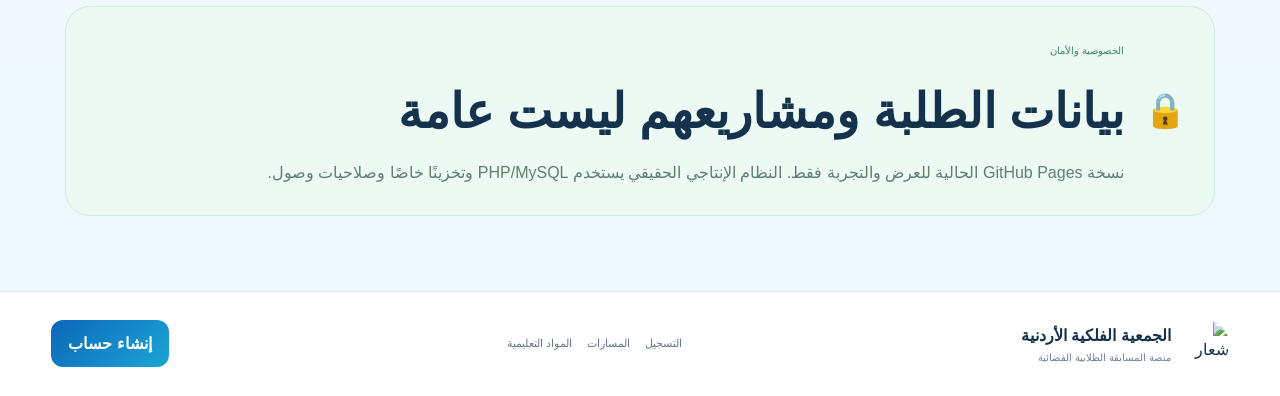
==== commit ff84c3a0: "security: remove public demo credentials from Pages" ====
--- a/index.html
+++ b/index.html
@@ -9,7 +9,7 @@
 <meta http-equiv="Expires" content="0">
 <meta name="description" content="منصة المسابقة الطلابية الفضائية — الجمعية الفلكية الأردنية">
 <title>منصة المسابقة الطلابية الفضائية — الجمعية الفلكية الأردنية</title>
-<link rel="stylesheet" href="site.css?v=20260916-final-white-2">
+<link rel="stylesheet" href="site.css?v=20260917-public-auth-clean-1">
 </head>
 <body class="light-site">
 <div class="announcement">الجمعية الفلكية الأردنية • منصة المسابقة الطلابية الفضائية • الصفان التاسع والعاشر</div>
@@ -21,7 +21,7 @@
   <nav>
     <a href="#register">التسجيل</a><a href="#tracks">المسارات</a><a href="#steps">آلية المشاركة</a><a href="#resources">المواد</a><a href="#faq">الأسئلة الشائعة</a>
   </nav>
-  <div class="header-actions"><button class="btn ghost" data-open-demo>تسجيل الدخول</button><button class="btn primary" data-open-demo>سجل الآن</button></div>
+  <div class="header-actions"><button class="btn ghost" data-open-auth="login">تسجيل الدخول</button><button class="btn primary" data-open-auth="register">سجل الآن</button></div>
 </header>
 
 <main id="top">
@@ -30,7 +30,7 @@
     <span class="eyebrow">من الأردن إلى الفضاء</span>
     <h1>مسابقتك الفضائية<br><em>تبدأ من هنا</em></h1>
     <p>منصة رسمية وسهلة لتسجيل نحو <b>300 طالب وطالبة</b> من الصفين التاسع والعاشر، بمشاركة فردية أو فريق من 2–3 طلاب، وتحت إشراف معلم.</p>
-    <div class="hero-actions"><button class="btn primary big" data-open-demo>سجل الآن</button><a class="btn big" href="#register">كيف أشارك؟</a></div>
+    <div class="hero-actions"><button class="btn primary big" data-open-auth="register">سجل الآن</button><a class="btn big" href="#register">كيف أشارك؟</a></div>
     <div class="chips"><span>≈300 طالب وطالبة</span><span>الصفان 9–10</span><span>فردي أو فريق 2–3</span><span>معلم مشرف</span></div>
   </div>
   <div class="hero-art" aria-hidden="true">
@@ -43,14 +43,14 @@
   <article><small>حالة التسجيل</small><b><i></i> المعاينة متاحة الآن</b></article>
   <article><small>الفئة المستهدفة</small><b>الصفان التاسع والعاشر</b></article>
   <article><small>المواعيد الرسمية</small><b>تُنشر بعد اعتماد إدارة المسابقة</b></article>
-  <button class="btn primary" data-open-demo>ابدأ التجربة</button>
+  <button class="btn primary" data-open-auth="register">ابدأ التسجيل</button>
 </section>
 
 <section class="section registration" id="register">
   <div class="section-head"><span>بوابة التسجيل</span><h2>اختر طريقة مشاركتك وابدأ ملفك</h2><p>كل شيء واضح من البداية: بياناتك، المشرف، المسار، المشروع، الملفات، التعهد، ثم المراجعة النهائية.</p></div>
   <div class="participation-cards">
-    <article><div class="icon">👤</div><small>INDIVIDUAL</small><h3>مشاركة فردية</h3><p>طالب أو طالبة يسجل المشروع ويكمل الخطوات مع معلم مشرف.</p><button class="btn primary" data-open-demo>ابدأ مشاركة فردية</button></article>
-    <article><div class="icon">👥</div><small>TEAM • 2–3</small><h3>مشاركة فريق</h3><p>فريق من طالبين أو ثلاثة من المدرسة مع مشرف واحد للمشروع.</p><button class="btn teal" data-open-demo>ابدأ مشاركة فريق</button></article>
+    <article><div class="icon">👤</div><small>INDIVIDUAL</small><h3>مشاركة فردية</h3><p>طالب أو طالبة يسجل المشروع ويكمل الخطوات مع معلم مشرف.</p><button class="btn primary" data-open-auth="register">ابدأ مشاركة فردية</button></article>
+    <article><div class="icon">👥</div><small>TEAM • 2–3</small><h3>مشاركة فريق</h3><p>فريق من طالبين أو ثلاثة من المدرسة مع مشرف واحد للمشروع.</p><button class="btn teal" data-open-auth="register">ابدأ مشاركة فريق</button></article>
   </div>
 </section>
 
@@ -109,37 +109,41 @@
 <footer>
   <div class="footer-brand"><img src="https://raw.githubusercontent.com/omaralbaz9/Space-Week-Student-Platform/v2-foundation-public/docs/preview/assets/jas-logo.png" alt="شعار الجمعية الفلكية الأردنية"><div><b>الجمعية الفلكية الأردنية</b><span>منصة المسابقة الطلابية الفضائية</span></div></div>
   <div class="footer-links"><a href="#register">التسجيل</a><a href="#tracks">المسارات</a><a href="#resources">المواد التعليمية</a></div>
-  <button class="btn primary" data-open-demo>تسجيل الدخول / التسجيل</button>
+  <button class="btn primary" data-open-auth="register">إنشاء حساب</button>
 </footer>
 
-<section class="demo" aria-hidden="true" data-demo>
-  <div class="demo-backdrop" data-close-demo></div>
-  <div class="demo-window" role="dialog" aria-modal="true" aria-label="تجربة المنصة">
-    <header class="demo-head"><div><small>نسخة تجريبية محلية</small><h2>تجربة التسجيل والمنصة</h2></div><button class="close" data-close-demo>×</button></header>
-    <div class="login-screen" data-login-screen>
-      <section><span class="eyebrow">حسابات تجريبية</span><h2>اختر حسابًا لمشاهدة التجربة</h2><p>هذه بيانات وهمية فقط، ولا يتم إرسال أي كلمة مرور أو ملف إلى الإنترنت.</p>
-        <div class="demo-accounts">
-          <button data-fill="student_demo"><b>طالب</b><code>student_demo</code><code>Demo@2026</code></button>
-          <button data-fill="team_demo"><b>فريق</b><code>team_demo</code><code>Team@2026</code></button>
-          <button data-fill="admin_demo"><b>إدارة</b><code>admin_demo</code><code>AdminDemo@2026</code></button>
-        </div>
-      </section>
-      <form data-login-form><h3>تسجيل الدخول التجريبي</h3><label>اسم المستخدم<input name="username" autocomplete="off"></label><label>كلمة المرور<input name="password" type="password" data-demo-only autocomplete="off"></label><p class="form-msg" data-login-msg></p><button class="btn primary wide">دخول</button></form>
-    </div>
-    <div class="app-screen" data-app-screen hidden>
-      <aside><div class="user-card"><span data-avatar>س</span><div><b data-user-name>سارة أحمد الخطيب</b><small data-user-role>طالبة</small></div></div><nav data-student-nav><button data-view="student-dashboard" class="active">لوحة الطالب</button><button data-view="student-project">المشروع والرفع</button><button data-view="student-review">المراجعة</button></nav><nav data-admin-nav hidden><button data-view="admin-dashboard" class="active">لوحة الإدارة</button><button data-view="admin-participants">المشاركات</button></nav><button class="logout" data-logout>تسجيل الخروج</button></aside>
-      <main class="app-main">
-        <section class="role-panel active" data-role-panel="student" data-view-panel="student-dashboard"><div class="panel-title"><span>MISSION CONTROL</span><h2>مرحبًا، <b data-student-name>سارة</b></h2><p>تابع اكتمال مشاركتك من مكان واحد.</p></div><div class="metrics"><article><small>الإنجاز</small><b data-progress>72%</b></article><article><small>نوع المشاركة</small><b>فردية</b></article><article><small>المسار</small><b>رحلة إلى المريخ</b></article><article><small>الحالة</small><b>مسودة</b></article></div><div class="progress-list"><article><b>✓</b><span>بيانات الطالب مكتملة</span></article><article><b>✓</b><span>المعلم المشرف مكتمل</span></article><article><b>03</b><span>اختيار المسار</span></article><article><b>04</b><span>المشروع والملفات</span></article></div></section>
-        <section class="role-panel" data-role-panel="student" data-view-panel="student-project"><div class="panel-title"><span>المشروع</span><h2>رفع المشروع</h2><p>الرفع هنا محلي للمعاينة فقط.</p></div><div class="form-grid"><label>عنوان المشروع<input value="مهمة أوريون الطلابية إلى المريخ"></label><label>وصف المشروع<textarea rows="5">تصميم تعليمي لمهمة فضائية طلابية متكاملة.</textarea></label></div><div class="upload-box"><p>PDF • DOCX • PPTX • JPG • PNG • WEBP • MP4</p><input type="file" multiple data-demo-upload data-demo-only><div data-files class="file-list"></div></div></section>
-        <section class="role-panel" data-role-panel="student" data-view-panel="student-review"><div class="panel-title"><span>المراجعة النهائية</span><h2>راجع بيانات المشاركة قبل الإرسال</h2></div><div class="review-grid"><article><small>المشارك</small><b>سارة أحمد الخطيب</b></article><article><small>المشرف</small><b>أحمد يوسف الرواشدة</b></article><article><small>المسابقة</small><b>رحلة إلى المريخ</b></article><article><small>الملفات</small><b data-review-files>0 ملف</b></article></div><label class="pledge"><input type="checkbox" data-pledge> أتعهد بصحة البيانات والالتزام بتعليمات المسابقة.</label><button class="btn primary" data-submit-demo>محاكاة الإرسال النهائي</button><p data-submit-result></p></section>
-        <section class="role-panel" data-role-panel="admin" data-view-panel="admin-dashboard"><div class="panel-title"><span>ADMIN CONTROL</span><h2>لوحة إدارة المسابقة</h2><p>بيانات تجريبية لعرض شكل لوحة التحكم.</p></div><div class="metrics"><article><small>الحسابات</small><b>300</b></article><article><small>المشاركات</small><b>184</b></article><article><small>تم الإرسال</small><b>96</b></article><article><small>الفرق</small><b>41</b></article></div><div class="admin-note">إحصاءات سريعة • متابعة الحالات • إدارة المواد • تصدير التقارير</div></section>
-        <section class="role-panel" data-role-panel="admin" data-view-panel="admin-participants"><div class="panel-title"><span>المشاركات</span><h2>متابعة الطلبة والفرق</h2></div><div class="table-wrap"><table><thead><tr><th>المشارك</th><th>النوع</th><th>المسار</th><th>المحافظة</th><th>الحالة</th></tr></thead><tbody><tr><td>سارة أحمد الخطيب</td><td>فردي</td><td>المريخ</td><td>عمّان</td><td><span class="submitted">تم الإرسال</span></td></tr><tr><td>فريق المدار الأردني</td><td>فريق</td><td>الصواريخ</td><td>إربد</td><td><span class="draft">مسودة</span></td></tr><tr><td>يزن محمود الحياري</td><td>فردي</td><td>المريخ</td><td>الزرقاء</td><td><span class="submitted">تم الإرسال</span></td></tr></tbody></table></div></section>
-      </main>
+<section class="demo" aria-hidden="true" data-auth-modal>
+  <div class="demo-backdrop" data-close-auth></div>
+  <div class="demo-window" role="dialog" aria-modal="true" aria-label="بوابة التسجيل والدخول">
+    <header class="demo-head"><div><small>بوابة الحسابات</small><h2>التسجيل والدخول</h2></div><button class="close" data-close-auth aria-label="إغلاق">×</button></header>
+    <div class="login-screen" data-auth-screen>
+      <form data-register-preview>
+        <span class="eyebrow">حساب جديد</span>
+        <h2>إنشاء حساب جديد</h2>
+        <p><b>نسخة GitHub Pages للعرض فقط.</b> هذه الحقول توضح تجربة التسجيل، ولا يتم إرسال أو حفظ أي بيانات هنا.</p>
+        <label>الاسم الرباعي<input name="full_name" autocomplete="name" placeholder="الاسم كما في السجل الرسمي"></label>
+        <label>اسم المستخدم<input name="username" autocomplete="username" placeholder="مثال: student2026"></label>
+        <label>البريد الإلكتروني<input name="email" type="email" autocomplete="email" placeholder="name@example.com"></label>
+        <label>كلمة المرور<input name="password" type="password" autocomplete="new-password"></label>
+        <label>تأكيد كلمة المرور<input name="password_confirmation" type="password" autocomplete="new-password"></label>
+        <p class="form-msg" data-register-msg></p>
+        <button class="btn primary wide">إنشاء حساب</button>
+      </form>
+      <form data-login-preview>
+        <span class="eyebrow">لديك حساب؟</span>
+        <h3>تسجيل الدخول</h3>
+        <p>في نسخة الإنتاج سيكون الدخول باسم المستخدم أو البريد الإلكتروني وكلمة المرور.</p>
+        <label>اسم المستخدم أو البريد الإلكتروني<input name="identity" autocomplete="username"></label>
+        <label>كلمة المرور<input name="password" type="password" autocomplete="current-password"></label>
+        <p class="form-msg" data-login-msg></p>
+        <button class="btn primary wide">دخول</button>
+        <button type="button" class="btn wide" data-focus-register>إنشاء حساب جديد</button>
+      </form>
     </div>
   </div>
 </section>
 <div class="toast" data-toast></div>
-<script src="site.js?v=20260916-final-white-2"></script>
-<!-- build: final-white-20260916-2 -->
+<script src="site.js?v=20260917-public-auth-clean-1"></script>
+<!-- build: public-auth-clean-20260917-1 -->
 </body>
-</html>+</html>
